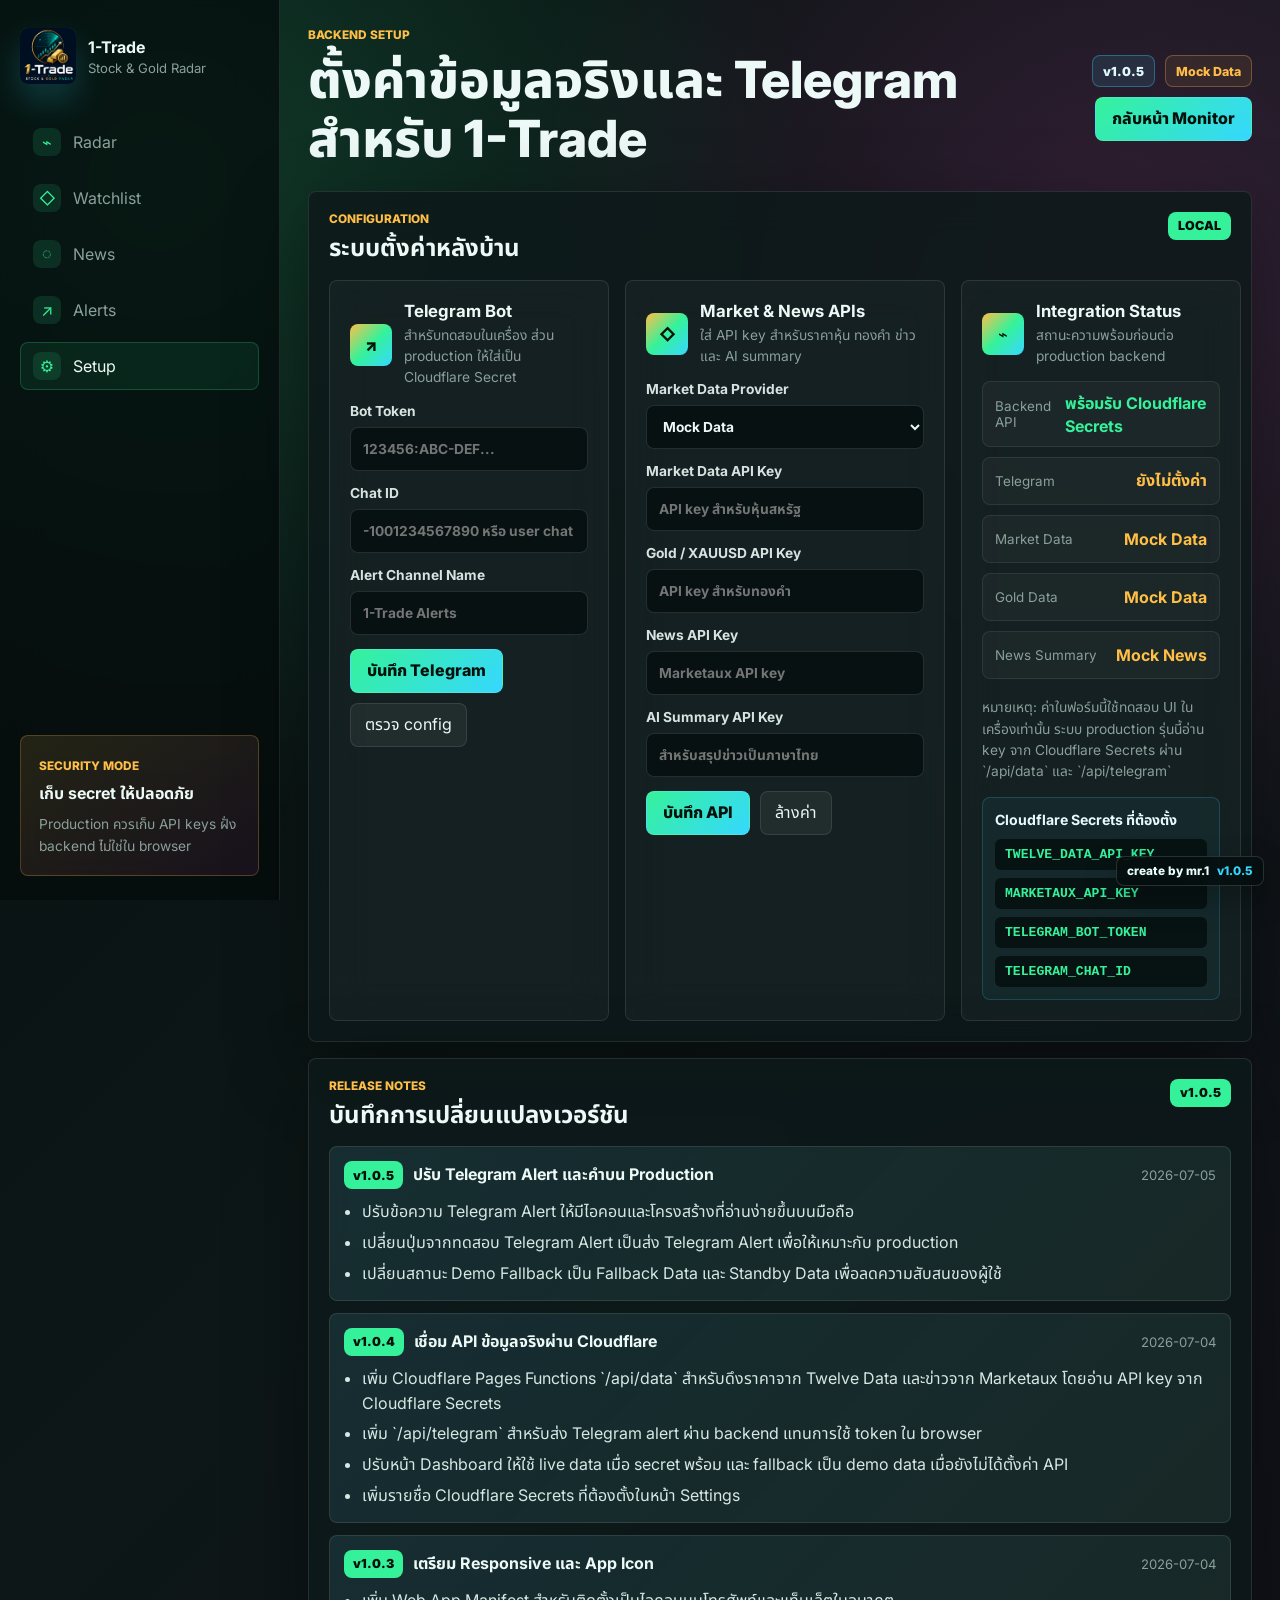
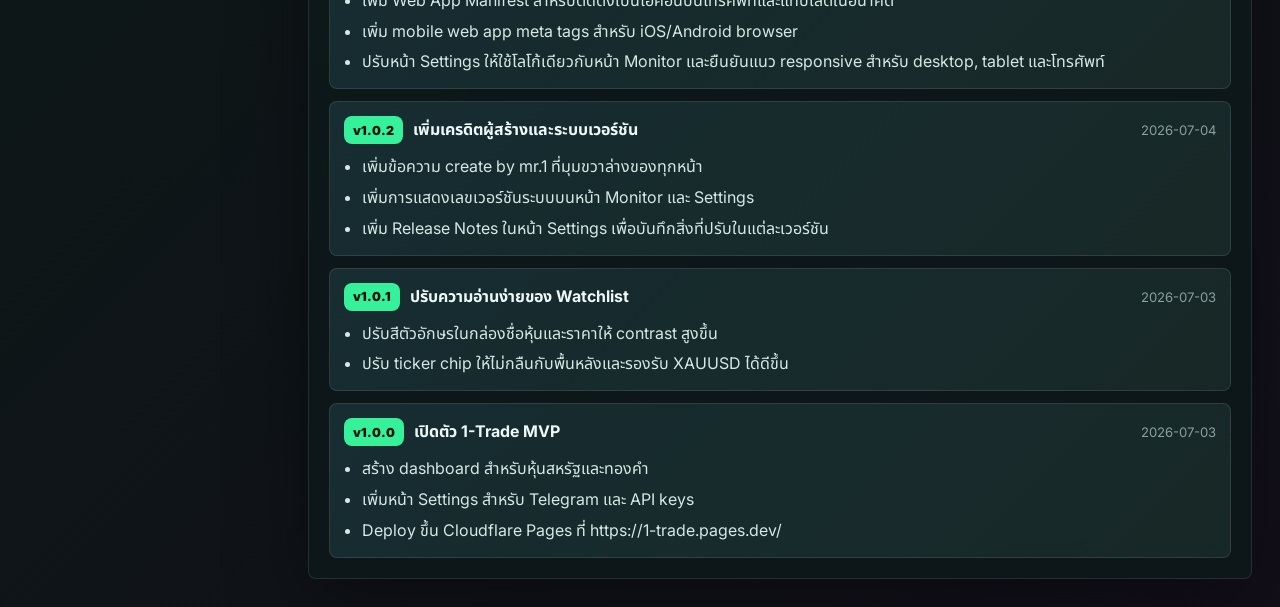
==== settings.html @ d7522ea1 "Polish production telegram alerts" ====
<!doctype html>
<html lang="th">
  <head>
    <meta charset="utf-8">
    <meta name="viewport" content="width=device-width, initial-scale=1, viewport-fit=cover">
    <meta name="theme-color" content="#07100f">
    <meta name="apple-mobile-web-app-capable" content="yes">
    <meta name="apple-mobile-web-app-title" content="1-Trade">
    <meta name="apple-mobile-web-app-status-bar-style" content="black-translucent">
    <title>1-Trade Setup</title>
    <link rel="preconnect" href="https://fonts.googleapis.com">
    <link rel="preconnect" href="https://fonts.gstatic.com" crossorigin>
    <link href="https://fonts.googleapis.com/css2?family=Inter:wght@400;500;600;700;800&family=Noto+Sans+Thai:wght@400;500;600;700;800&display=swap" rel="stylesheet">
    <link rel="icon" type="image/png" href="./assets/1-trade-logo.png">
    <link rel="apple-touch-icon" href="./assets/1-trade-logo.png">
    <link rel="manifest" href="./manifest.webmanifest">
    <link rel="stylesheet" href="./styles.css">
  </head>
  <body>
    <div class="app-shell">
      <aside class="sidebar" aria-label="Main navigation">
        <div class="brand">
          <div class="brand-mark">
            <img src="./assets/1-trade-logo.png" alt="1-Trade Stock & Gold Radar logo">
          </div>
          <div>
            <strong>1-Trade</strong>
            <span>Stock & Gold Radar</span>
          </div>
        </div>

        <nav class="nav-list">
          <a class="nav-item" href="./index.html" title="Radar">
            <span class="nav-icon">⌁</span>
            <span>Radar</span>
          </a>
          <a class="nav-item" href="./index.html" title="Watchlist">
            <span class="nav-icon">◇</span>
            <span>Watchlist</span>
          </a>
          <a class="nav-item" href="./index.html" title="News">
            <span class="nav-icon">◌</span>
            <span>News</span>
          </a>
          <a class="nav-item" href="./index.html" title="Telegram">
            <span class="nav-icon">↗</span>
            <span>Alerts</span>
          </a>
          <a class="nav-item active" href="./settings.html" title="Backend Setup">
            <span class="nav-icon">⚙</span>
            <span>Setup</span>
          </a>
        </nav>

        <section class="risk-box" aria-label="Security notice">
          <span>Security Mode</span>
          <strong>เก็บ secret ให้ปลอดภัย</strong>
          <p>Production ควรเก็บ API keys ฝั่ง backend ไม่ใช่ใน browser</p>
        </section>
      </aside>

      <main class="dashboard">
        <header class="topbar">
          <div>
            <p class="eyebrow">Backend Setup</p>
            <h1>ตั้งค่าข้อมูลจริงและ Telegram สำหรับ 1-Trade</h1>
          </div>
          <div class="top-actions">
            <span class="version-pill" data-app-version>v1.0.5</span>
            <span class="data-mode" id="dataModeBadge">Mock Data</span>
            <a class="primary-button nav-link-button" href="./index.html">กลับหน้า Monitor</a>
          </div>
        </header>

        <section class="settings-panel" id="settingsPanel" aria-label="Backend setup">
          <div class="panel-heading">
            <div>
              <p class="eyebrow">Configuration</p>
              <h2>ระบบตั้งค่าหลังบ้าน</h2>
            </div>
            <span class="live-pill" id="settingsStatus">LOCAL</span>
          </div>

          <div class="settings-grid">
            <form class="settings-card" id="telegramForm">
              <div class="settings-title">
                <span class="settings-icon">↗</span>
                <div>
                  <h3>Telegram Bot</h3>
                  <p>สำหรับทดสอบในเครื่อง ส่วน production ให้ใส่เป็น Cloudflare Secret</p>
                </div>
              </div>
              <label>
                Bot Token
                <input id="telegramToken" name="telegramToken" type="password" autocomplete="off" placeholder="123456:ABC-DEF...">
              </label>
              <label>
                Chat ID
                <input id="telegramChatId" name="telegramChatId" type="text" autocomplete="off" placeholder="-1001234567890 หรือ user chat id">
              </label>
              <label>
                Alert Channel Name
                <input id="telegramChannel" name="telegramChannel" type="text" autocomplete="off" placeholder="1-Trade Alerts">
              </label>
              <div class="button-row">
                <button class="primary-button" type="submit">บันทึก Telegram</button>
                <button class="ghost-button" id="checkTelegramButton" type="button">ตรวจ config</button>
              </div>
            </form>

            <form class="settings-card" id="apiForm">
              <div class="settings-title">
                <span class="settings-icon">◇</span>
                <div>
                  <h3>Market & News APIs</h3>
                  <p>ใส่ API key สำหรับราคาหุ้น ทองคำ ข่าว และ AI summary</p>
                </div>
              </div>
              <label>
                Market Data Provider
                <select id="marketProvider" name="marketProvider">
                  <option value="twelvedata">Twelve Data</option>
                  <option value="mock">Mock Data</option>
                  <option value="marketaux">Marketaux News</option>
                  <option value="alphavantage">Alpha Vantage</option>
                </select>
              </label>
              <label>
                Market Data API Key
                <input id="marketApiKey" name="marketApiKey" type="password" autocomplete="off" placeholder="API key สำหรับหุ้นสหรัฐ">
              </label>
              <label>
                Gold / XAUUSD API Key
                <input id="goldApiKey" name="goldApiKey" type="password" autocomplete="off" placeholder="API key สำหรับทองคำ">
              </label>
              <label>
                News API Key
                <input id="newsApiKey" name="newsApiKey" type="password" autocomplete="off" placeholder="Marketaux API key">
              </label>
              <label>
                AI Summary API Key
                <input id="aiApiKey" name="aiApiKey" type="password" autocomplete="off" placeholder="สำหรับสรุปข่าวเป็นภาษาไทย">
              </label>
              <div class="button-row">
                <button class="primary-button" type="submit">บันทึก API</button>
                <button class="ghost-button danger" id="clearSettingsButton" type="button">ล้างค่า</button>
              </div>
            </form>

            <section class="settings-card status-card" aria-label="Integration status">
              <div class="settings-title">
                <span class="settings-icon">⌁</span>
                <div>
                  <h3>Integration Status</h3>
                  <p>สถานะความพร้อมก่อนต่อ production backend</p>
                </div>
              </div>
              <div class="status-list">
                <div>
                  <span>Backend API</span>
                  <strong id="backendStatus">Cloudflare Functions</strong>
                </div>
                <div>
                  <span>Telegram</span>
                  <strong id="telegramStatus">ยังไม่ตั้งค่า</strong>
                </div>
                <div>
                  <span>Market Data</span>
                  <strong id="marketStatus">Mock Data</strong>
                </div>
                <div>
                  <span>Gold Data</span>
                  <strong id="goldStatus">Mock Data</strong>
                </div>
                <div>
                  <span>News Summary</span>
                  <strong id="newsStatus">Mock News</strong>
                </div>
              </div>
              <p class="settings-note">หมายเหตุ: ค่าในฟอร์มนี้ใช้ทดสอบ UI ในเครื่องเท่านั้น ระบบ production รุ่นนี้อ่าน key จาก Cloudflare Secrets ผ่าน `/api/data` และ `/api/telegram`</p>
              <div class="secret-list" aria-label="Cloudflare secret names">
                <strong>Cloudflare Secrets ที่ต้องตั้ง</strong>
                <code>TWELVE_DATA_API_KEY</code>
                <code>MARKETAUX_API_KEY</code>
                <code>TELEGRAM_BOT_TOKEN</code>
                <code>TELEGRAM_CHAT_ID</code>
              </div>
            </section>
          </div>
        </section>

        <section class="release-panel" aria-label="Release notes">
          <div class="panel-heading">
            <div>
              <p class="eyebrow">Release Notes</p>
              <h2>บันทึกการเปลี่ยนแปลงเวอร์ชัน</h2>
            </div>
            <span class="live-pill" data-app-version>v1.0.5</span>
          </div>
          <div class="release-list" id="releaseNotesList"></div>
        </section>
      </main>
    </div>

    <div class="toast" id="toast" role="status" aria-live="polite"></div>
    <div class="creator-credit" aria-label="System credit">
      <span data-created-by>create by mr.1</span>
      <span data-app-version>v1.0.5</span>
    </div>
    <script src="./system-meta.js"></script>
    <script src="./settings.js"></script>
  </body>
</html>
---- styles.css ----
:root {
  --bg: #07100f;
  --panel: rgba(13, 25, 26, 0.86);
  --panel-strong: rgba(18, 34, 35, 0.94);
  --line: rgba(255, 255, 255, 0.1);
  --text: #edf9f6;
  --muted: #8aa09b;
  --green: #35f29a;
  --red: #ff5b6e;
  --amber: #ffbf47;
  --cyan: #36d8ff;
  --pink: #ff4fd8;
  --violet: #8d72ff;
  --orange: #ff7a45;
  --shadow: 0 24px 80px rgba(0, 0, 0, 0.38);
}

* {
  box-sizing: border-box;
}

html {
  min-height: 100%;
  background: var(--bg);
}

body {
  min-height: 100vh;
  margin: 0;
  padding-bottom: env(safe-area-inset-bottom);
  color: var(--text);
  font-family: "Inter", "Noto Sans Thai", system-ui, sans-serif;
  background:
    radial-gradient(circle at 12% 8%, rgba(53, 242, 154, 0.18), transparent 28%),
    radial-gradient(circle at 88% 12%, rgba(255, 79, 216, 0.16), transparent 28%),
    linear-gradient(135deg, #07100f 0%, #0d1717 45%, #130f1a 100%);
}

button {
  font: inherit;
}

.app-shell {
  display: grid;
  grid-template-columns: 280px minmax(0, 1fr);
  min-height: 100vh;
}

.sidebar {
  position: sticky;
  top: 0;
  height: 100vh;
  padding: 28px 20px;
  border-right: 1px solid var(--line);
  background: rgba(5, 12, 12, 0.72);
  backdrop-filter: blur(22px);
}

.brand {
  display: flex;
  align-items: center;
  gap: 12px;
  margin-bottom: 34px;
}

.brand-mark {
  display: block;
  width: 56px;
  height: 56px;
  border-radius: 8px;
  overflow: hidden;
  background: #001329;
  box-shadow: 0 16px 35px rgba(54, 216, 255, 0.2), inset 0 0 0 1px rgba(255, 191, 71, 0.25);
}

.brand-mark img {
  display: block;
  width: 100%;
  height: 100%;
  object-fit: cover;
  transform: scale(1.22);
}

.brand > div:not(.brand-mark) strong,
.brand > div:not(.brand-mark) span {
  display: block;
}

.brand > div:not(.brand-mark) span {
  margin-top: 3px;
  color: var(--muted);
  font-size: 0.82rem;
}

.nav-list {
  display: grid;
  gap: 8px;
}

.nav-item {
  display: flex;
  align-items: center;
  gap: 12px;
  width: 100%;
  min-height: 48px;
  padding: 0 12px;
  border: 1px solid transparent;
  border-radius: 8px;
  color: var(--muted);
  background: transparent;
  cursor: pointer;
  text-decoration: none;
}

.nav-item.active,
.nav-item:hover {
  color: var(--text);
  border-color: rgba(53, 242, 154, 0.22);
  background: rgba(53, 242, 154, 0.08);
}

.nav-icon {
  display: grid;
  place-items: center;
  width: 28px;
  height: 28px;
  border-radius: 8px;
  color: var(--green);
  background: rgba(53, 242, 154, 0.12);
}

.risk-box {
  position: absolute;
  left: 20px;
  right: 20px;
  bottom: 24px;
  padding: 18px;
  border: 1px solid rgba(255, 191, 71, 0.24);
  border-radius: 8px;
  background: linear-gradient(145deg, rgba(255, 191, 71, 0.12), rgba(255, 79, 216, 0.08));
}

.risk-box span,
.eyebrow {
  color: var(--amber);
  font-size: 0.74rem;
  font-weight: 800;
  letter-spacing: 0;
  text-transform: uppercase;
}

.risk-box strong {
  display: block;
  margin: 8px 0;
}

.risk-box p {
  margin: 0;
  color: var(--muted);
  font-size: 0.86rem;
  line-height: 1.55;
}

.dashboard {
  padding: 28px;
  padding-bottom: calc(28px + env(safe-area-inset-bottom));
}

.topbar {
  display: flex;
  align-items: center;
  justify-content: space-between;
  gap: 20px;
  margin-bottom: 22px;
}

.topbar h1,
.panel-heading h2,
.signal-panel h2 {
  margin: 0;
  line-height: 1.16;
}

.topbar h1 {
  max-width: 780px;
  font-size: clamp(1.7rem, 4vw, 3.4rem);
  font-weight: 800;
}

.eyebrow {
  margin: 0 0 8px;
}

.top-actions {
  display: flex;
  align-items: center;
  gap: 10px;
  flex-wrap: wrap;
  justify-content: flex-end;
}

.icon-button,
.primary-button,
.ghost-button {
  min-height: 44px;
  border: 1px solid var(--line);
  border-radius: 8px;
  color: var(--text);
  background: rgba(255, 255, 255, 0.06);
  cursor: pointer;
}

.icon-button {
  width: 44px;
  font-size: 1.25rem;
}

.primary-button {
  display: inline-flex;
  align-items: center;
  justify-content: center;
  padding: 0 16px;
  color: #03110b;
  font-weight: 800;
  background: linear-gradient(135deg, var(--green), var(--cyan));
  text-decoration: none;
}

.ghost-button {
  padding: 0 14px;
}

.ghost-button:hover {
  border-color: rgba(54, 216, 255, 0.35);
  background: rgba(54, 216, 255, 0.08);
}

.ghost-button.danger:hover {
  border-color: rgba(255, 91, 110, 0.38);
  background: rgba(255, 91, 110, 0.08);
}

.data-mode {
  display: inline-flex;
  align-items: center;
  min-height: 32px;
  padding: 0 10px;
  border: 1px solid rgba(255, 191, 71, 0.3);
  border-radius: 8px;
  color: var(--amber);
  font-size: 0.78rem;
  font-weight: 800;
  background: rgba(255, 191, 71, 0.08);
}

.data-mode.ready {
  border-color: rgba(53, 242, 154, 0.36);
  color: var(--green);
  background: rgba(53, 242, 154, 0.1);
}

.version-pill {
  display: inline-flex;
  align-items: center;
  min-height: 32px;
  padding: 0 10px;
  border: 1px solid rgba(54, 216, 255, 0.34);
  border-radius: 8px;
  color: #dffaff;
  font-size: 0.78rem;
  font-weight: 900;
  background: rgba(54, 216, 255, 0.1);
}

.market-strip,
.workspace-grid,
.insight-grid {
  display: grid;
  gap: 16px;
}

.market-strip {
  grid-template-columns: repeat(5, minmax(0, 1fr));
  margin-bottom: 16px;
}

.market-strip article,
.watch-panel,
.signal-panel,
.news-panel,
.alert-panel,
.engine-panel,
.settings-panel,
.settings-card {
  border: 1px solid var(--line);
  border-radius: 8px;
  background: var(--panel);
  box-shadow: var(--shadow);
  backdrop-filter: blur(20px);
}

.market-strip article {
  min-height: 104px;
  padding: 18px;
  overflow: hidden;
}

.market-strip .gold-card {
  border-color: rgba(255, 191, 71, 0.28);
  background:
    linear-gradient(145deg, rgba(255, 191, 71, 0.14), rgba(255, 255, 255, 0.03)),
    var(--panel);
}

.market-strip span,
.stock-meta,
.setup-grid dt {
  color: var(--muted);
  font-size: 0.82rem;
}

.market-strip strong {
  display: block;
  margin: 9px 0 4px;
  font-size: 1.45rem;
}

.market-strip em {
  font-style: normal;
  font-weight: 800;
}

.up {
  color: var(--green);
}

.down {
  color: var(--red);
}

.flat {
  color: var(--amber);
}

.workspace-grid {
  grid-template-columns: minmax(0, 1.55fr) minmax(330px, 0.7fr);
  margin-bottom: 16px;
}

.watch-panel,
.signal-panel,
.news-panel,
.alert-panel,
.engine-panel,
.settings-panel,
.settings-card {
  padding: 20px;
}

.panel-heading {
  display: flex;
  align-items: flex-start;
  justify-content: space-between;
  gap: 16px;
  margin-bottom: 18px;
}

.segmented {
  display: flex;
  gap: 4px;
  padding: 4px;
  border: 1px solid var(--line);
  border-radius: 8px;
  background: rgba(255, 255, 255, 0.04);
}

.segmented button {
  min-height: 34px;
  padding: 0 12px;
  border: 0;
  border-radius: 6px;
  color: var(--muted);
  background: transparent;
  cursor: pointer;
}

.segmented button.active {
  color: #04110c;
  font-weight: 800;
  background: var(--green);
}

.stock-table {
  display: grid;
  gap: 8px;
}

.stock-row {
  display: grid;
  grid-template-columns: minmax(0, 1fr) 122px 90px 92px;
  align-items: center;
  gap: 12px;
  min-height: 70px;
  padding: 10px 12px;
  border: 1px solid rgba(255, 255, 255, 0.12);
  border-radius: 8px;
  color: var(--text);
  background:
    linear-gradient(135deg, rgba(255, 255, 255, 0.065), rgba(255, 255, 255, 0.025)),
    rgba(7, 18, 18, 0.78);
  cursor: pointer;
}

.stock-row.active,
.stock-row:hover {
  border-color: rgba(54, 216, 255, 0.55);
  background:
    linear-gradient(135deg, rgba(54, 216, 255, 0.14), rgba(53, 242, 154, 0.075)),
    rgba(7, 18, 18, 0.9);
}

.stock-title {
  display: flex;
  align-items: center;
  gap: 10px;
  min-width: 0;
}

.ticker-chip {
  display: grid;
  place-items: center;
  min-width: 58px;
  height: 46px;
  padding: 0 8px;
  border-radius: 8px;
  border: 1px solid rgba(54, 216, 255, 0.36);
  color: #eafffb;
  font-size: 0.78rem;
  font-weight: 900;
  background:
    linear-gradient(135deg, rgba(54, 216, 255, 0.22), rgba(53, 242, 154, 0.16)),
    rgba(4, 14, 15, 0.9);
  box-shadow: inset 0 0 0 1px rgba(255, 255, 255, 0.08), 0 10px 24px rgba(0, 0, 0, 0.2);
  text-shadow: 0 1px 8px rgba(54, 216, 255, 0.36);
}

.stock-title strong,
.stock-title span {
  display: block;
  overflow: hidden;
  text-overflow: ellipsis;
  white-space: nowrap;
}

.stock-title strong,
.price-cell strong,
.score-cell strong {
  color: #f6fffc;
}

.stock-title strong {
  font-weight: 850;
}

.price-cell strong,
.score-cell strong {
  display: block;
}

.signal-badge {
  display: inline-flex;
  align-items: center;
  justify-content: center;
  min-height: 30px;
  padding: 0 10px;
  border-radius: 8px;
  font-size: 0.78rem;
  font-weight: 800;
}

.signal-buy {
  color: #05120c;
  background: var(--green);
}

.signal-watch {
  color: #130d03;
  background: var(--amber);
}

.signal-risk {
  color: #fff;
  background: var(--red);
}

.signal-panel {
  position: relative;
  overflow: hidden;
  background:
    linear-gradient(150deg, rgba(53, 242, 154, 0.12), transparent 38%),
    linear-gradient(330deg, rgba(255, 79, 216, 0.13), transparent 45%),
    var(--panel-strong);
}

.ticker-orb {
  display: grid;
  place-items: center;
  width: 82px;
  height: 82px;
  margin-bottom: 16px;
  border-radius: 8px;
  color: #03110b;
  font-size: 1.3rem;
  font-weight: 900;
  background: linear-gradient(135deg, var(--green), var(--cyan), var(--amber));
}

.score-ring {
  display: grid;
  place-items: center;
  width: 160px;
  height: 160px;
  margin: 22px auto;
  border-radius: 50%;
  background:
    radial-gradient(circle at center, #0f2020 0 56%, transparent 57%),
    conic-gradient(var(--green), var(--cyan), var(--pink), rgba(255, 255, 255, 0.08) 82%);
}

.score-ring span {
  font-size: 3.2rem;
  font-weight: 900;
  line-height: 1;
}

.score-ring small {
  color: var(--muted);
  font-size: 0.78rem;
}

.setup-grid {
  display: grid;
  grid-template-columns: 1fr 1fr;
  gap: 10px;
  margin: 0;
}

.setup-grid div {
  min-height: 82px;
  padding: 12px;
  border: 1px solid var(--line);
  border-radius: 8px;
  background: rgba(255, 255, 255, 0.045);
}

.setup-grid dd {
  margin: 7px 0 0;
  font-weight: 800;
}

.setup-reason {
  margin: 16px 0 0;
  color: #c5d7d3;
  line-height: 1.7;
}

.insight-grid {
  grid-template-columns: minmax(0, 1.15fr) minmax(300px, 0.75fr) minmax(280px, 0.65fr);
}

.live-pill {
  display: inline-flex;
  align-items: center;
  justify-content: center;
  min-height: 28px;
  padding: 0 10px;
  border-radius: 8px;
  color: #06110d;
  font-size: 0.78rem;
  font-weight: 900;
  background: var(--green);
}

.news-feed {
  display: grid;
  gap: 10px;
}

.news-item {
  padding: 14px;
  border: 1px solid rgba(255, 255, 255, 0.08);
  border-radius: 8px;
  background: rgba(255, 255, 255, 0.04);
}

.news-item header {
  display: flex;
  align-items: center;
  justify-content: space-between;
  gap: 12px;
  margin-bottom: 8px;
}

.news-item strong {
  color: var(--text);
}

.news-item p {
  margin: 0;
  color: #c9d9d6;
  line-height: 1.65;
}

.impact {
  white-space: nowrap;
  color: var(--green);
  font-size: 0.78rem;
  font-weight: 800;
}

.phone-frame {
  min-height: 294px;
  padding: 16px;
  border: 1px solid rgba(54, 216, 255, 0.22);
  border-radius: 8px;
  background:
    linear-gradient(180deg, rgba(54, 216, 255, 0.12), transparent),
    #081416;
}

.telegram-bubble {
  padding: 14px;
  border-radius: 8px;
  color: #eaf9ff;
  line-height: 1.65;
  white-space: pre-line;
  background: linear-gradient(135deg, rgba(54, 216, 255, 0.28), rgba(141, 114, 255, 0.2));
}

.engine-bars {
  display: grid;
  gap: 18px;
}

.engine-bars label {
  display: grid;
  gap: 8px;
  color: #cfe0dd;
  font-weight: 700;
}

.engine-bars span {
  display: block;
  height: 12px;
  overflow: hidden;
  border-radius: 8px;
  background: rgba(255, 255, 255, 0.08);
}

.engine-bars i {
  display: block;
  width: 60%;
  height: 100%;
  border-radius: inherit;
  background: linear-gradient(90deg, var(--green), var(--cyan), var(--pink));
  transition: width 260ms ease;
}

.toast {
  position: fixed;
  right: 24px;
  bottom: 24px;
  max-width: min(420px, calc(100vw - 48px));
  padding: 14px 16px;
  border: 1px solid rgba(53, 242, 154, 0.32);
  border-radius: 8px;
  color: var(--text);
  background: rgba(10, 24, 22, 0.96);
  box-shadow: var(--shadow);
  transform: translateY(24px);
  opacity: 0;
  pointer-events: none;
  transition: 220ms ease;
}

.toast.show {
  transform: translateY(0);
  opacity: 1;
}

.creator-credit {
  position: fixed;
  right: 16px;
  bottom: 14px;
  z-index: 30;
  display: flex;
  align-items: center;
  gap: 8px;
  min-height: 30px;
  padding: 6px 10px;
  border: 1px solid rgba(255, 255, 255, 0.14);
  border-radius: 8px;
  color: #e9fffa;
  font-size: 0.74rem;
  font-weight: 800;
  background: rgba(5, 14, 15, 0.84);
  box-shadow: 0 12px 32px rgba(0, 0, 0, 0.3);
  backdrop-filter: blur(14px);
}

.creator-credit span + span {
  color: var(--cyan);
}

.settings-panel {
  margin-top: 16px;
}

.release-panel {
  margin-top: 16px;
  padding: 20px;
  border: 1px solid var(--line);
  border-radius: 8px;
  background: var(--panel);
  box-shadow: var(--shadow);
  backdrop-filter: blur(20px);
}

.settings-grid {
  display: grid;
  grid-template-columns: minmax(280px, 0.9fr) minmax(320px, 1fr) minmax(280px, 0.8fr);
  gap: 16px;
}

.release-list {
  display: grid;
  gap: 12px;
}

.release-item {
  padding: 14px;
  border: 1px solid rgba(255, 255, 255, 0.1);
  border-radius: 8px;
  background:
    linear-gradient(135deg, rgba(54, 216, 255, 0.08), rgba(53, 242, 154, 0.04)),
    rgba(255, 255, 255, 0.035);
}

.release-item header {
  display: grid;
  grid-template-columns: auto minmax(0, 1fr) auto;
  align-items: center;
  gap: 10px;
  margin-bottom: 10px;
}

.release-item header span {
  display: inline-flex;
  align-items: center;
  min-height: 28px;
  padding: 0 9px;
  border-radius: 8px;
  color: #03110b;
  font-size: 0.78rem;
  font-weight: 900;
  background: var(--green);
}

.release-item header strong {
  color: var(--text);
}

.release-item time {
  color: var(--muted);
  font-size: 0.82rem;
}

.release-item ul {
  display: grid;
  gap: 6px;
  margin: 0;
  padding-left: 18px;
  color: #d7e8e4;
  line-height: 1.55;
}

.settings-card {
  display: grid;
  align-content: start;
  gap: 14px;
  box-shadow: none;
  background: rgba(255, 255, 255, 0.035);
}

.settings-title {
  display: flex;
  align-items: center;
  gap: 12px;
}

.settings-icon {
  display: grid;
  place-items: center;
  width: 42px;
  height: 42px;
  flex: 0 0 auto;
  border-radius: 8px;
  color: #03110b;
  font-weight: 900;
  background: linear-gradient(135deg, var(--amber), var(--green), var(--cyan));
}

.settings-title h3 {
  margin: 0;
  font-size: 1.05rem;
}

.settings-title p,
.settings-note {
  margin: 4px 0 0;
  color: var(--muted);
  font-size: 0.86rem;
  line-height: 1.55;
}

.secret-list {
  display: grid;
  gap: 8px;
  padding: 12px;
  border: 1px solid rgba(54, 216, 255, 0.2);
  border-radius: 8px;
  background: rgba(54, 216, 255, 0.055);
}

.secret-list strong {
  color: #e7fbff;
  font-size: 0.88rem;
}

.secret-list code {
  display: block;
  width: 100%;
  padding: 8px 10px;
  border-radius: 6px;
  color: var(--green);
  font: 800 0.82rem ui-monospace, SFMono-Regular, Menlo, Monaco, Consolas, monospace;
  overflow-wrap: anywhere;
  background: rgba(2, 10, 11, 0.72);
}

.settings-card label {
  display: grid;
  gap: 8px;
  color: #d5e4e1;
  font-size: 0.86rem;
  font-weight: 700;
}

.settings-card input,
.settings-card select {
  width: 100%;
  min-height: 44px;
  padding: 0 12px;
  border: 1px solid rgba(255, 255, 255, 0.12);
  border-radius: 8px;
  color: var(--text);
  font: inherit;
  background: rgba(3, 13, 13, 0.72);
  outline: none;
}

.settings-card input:focus,
.settings-card select:focus {
  border-color: rgba(53, 242, 154, 0.55);
  box-shadow: 0 0 0 3px rgba(53, 242, 154, 0.12);
}

.button-row {
  display: flex;
  gap: 10px;
  flex-wrap: wrap;
}

.status-list {
  display: grid;
  gap: 10px;
}

.status-list div {
  display: flex;
  align-items: center;
  justify-content: space-between;
  gap: 12px;
  min-height: 48px;
  padding: 10px 12px;
  border: 1px solid rgba(255, 255, 255, 0.08);
  border-radius: 8px;
  background: rgba(255, 255, 255, 0.035);
}

.status-list span {
  color: var(--muted);
  font-size: 0.84rem;
}

.status-list strong.ready {
  color: var(--green);
}

.status-list strong.warning {
  color: var(--amber);
}

@media (max-width: 1180px) {
  .app-shell {
    grid-template-columns: 92px minmax(0, 1fr);
  }

  .brand div:not(.brand-mark),
  .nav-item span:last-child,
  .risk-box {
    display: none;
  }

  .sidebar {
    padding: 22px;
  }

  .market-strip,
  .insight-grid,
  .settings-grid {
    grid-template-columns: repeat(2, minmax(0, 1fr));
  }

  .news-panel,
  .status-card {
    grid-column: 1 / -1;
  }
}

@media (max-width: 860px) {
  .app-shell {
    display: block;
  }

  .sidebar {
    position: static;
    display: flex;
    align-items: center;
    justify-content: space-between;
    height: auto;
    padding: 14px;
    border-right: 0;
    border-bottom: 1px solid var(--line);
  }

  .brand {
    margin: 0;
  }

  .brand div:not(.brand-mark) {
    display: block;
  }

  .nav-list {
    display: flex;
  }

  .nav-item {
    width: 42px;
    min-height: 42px;
    padding: 0;
    justify-content: center;
  }

  .dashboard {
    padding: 18px;
  }

  .topbar,
  .panel-heading {
    display: grid;
  }

  .top-actions {
    justify-content: flex-start;
  }

  .market-strip,
  .workspace-grid,
  .insight-grid,
  .settings-grid {
    grid-template-columns: 1fr;
  }

  .stock-row {
    grid-template-columns: 1fr 90px;
  }

  .stock-row .score-cell,
  .stock-row .signal-cell {
    display: none;
  }

  .creator-credit {
    right: 10px;
    bottom: 10px;
  }
}

@media (max-width: 520px) {
  .brand div:not(.brand-mark) {
    display: none;
  }

  .setup-grid {
    grid-template-columns: 1fr;
  }

  .segmented {
    width: 100%;
  }

  .segmented button {
    flex: 1;
    padding: 0 8px;
  }

  .release-item header {
    grid-template-columns: 1fr;
    align-items: start;
  }
}
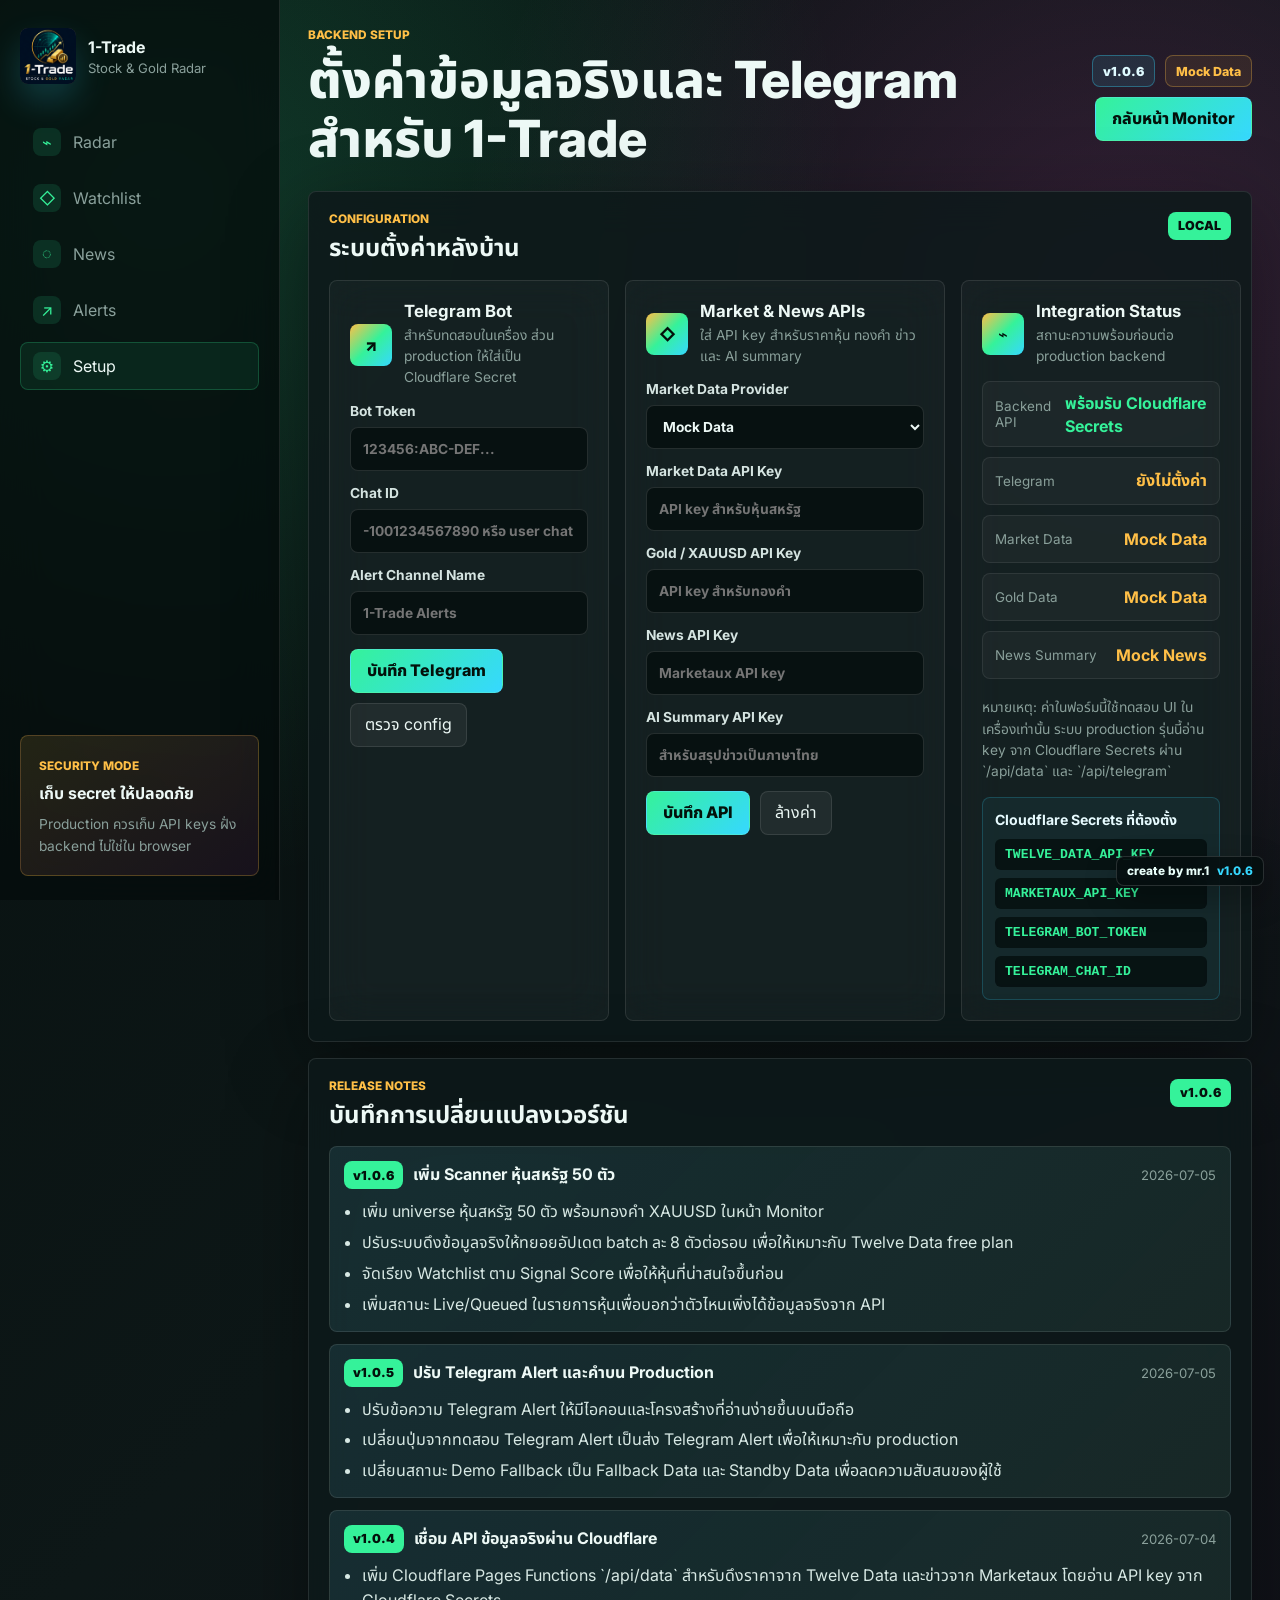
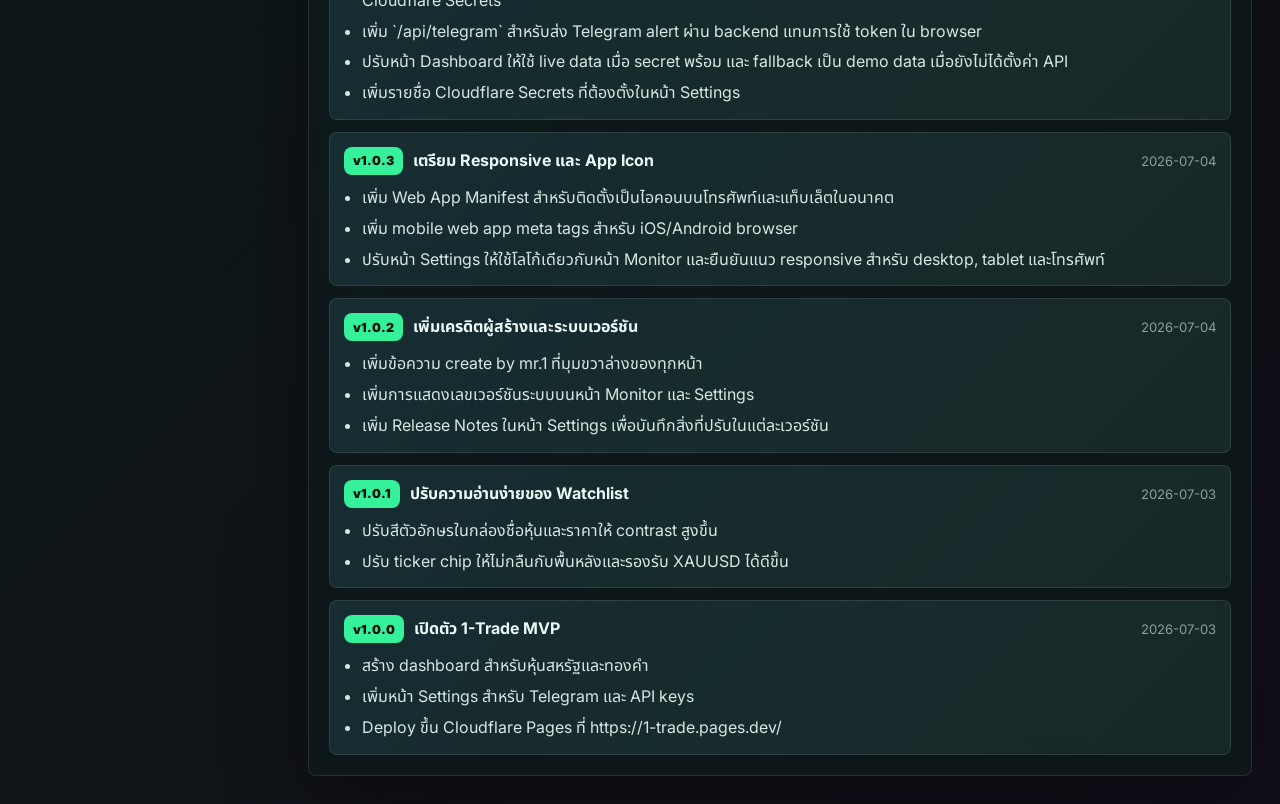
==== commit 6dd9ce8f: "Add 50 stock scanner batching" ====
--- a/settings.html
+++ b/settings.html
@@ -66,7 +66,7 @@
             <h1>ตั้งค่าข้อมูลจริงและ Telegram สำหรับ 1-Trade</h1>
           </div>
           <div class="top-actions">
-            <span class="version-pill" data-app-version>v1.0.5</span>
+            <span class="version-pill" data-app-version>v1.0.6</span>
             <span class="data-mode" id="dataModeBadge">Mock Data</span>
             <a class="primary-button nav-link-button" href="./index.html">กลับหน้า Monitor</a>
           </div>
@@ -195,7 +195,7 @@
               <p class="eyebrow">Release Notes</p>
               <h2>บันทึกการเปลี่ยนแปลงเวอร์ชัน</h2>
             </div>
-            <span class="live-pill" data-app-version>v1.0.5</span>
+            <span class="live-pill" data-app-version>v1.0.6</span>
           </div>
           <div class="release-list" id="releaseNotesList"></div>
         </section>
@@ -205,7 +205,7 @@
     <div class="toast" id="toast" role="status" aria-live="polite"></div>
     <div class="creator-credit" aria-label="System credit">
       <span data-created-by>create by mr.1</span>
-      <span data-app-version>v1.0.5</span>
+      <span data-app-version>v1.0.6</span>
     </div>
     <script src="./system-meta.js"></script>
     <script src="./settings.js"></script>
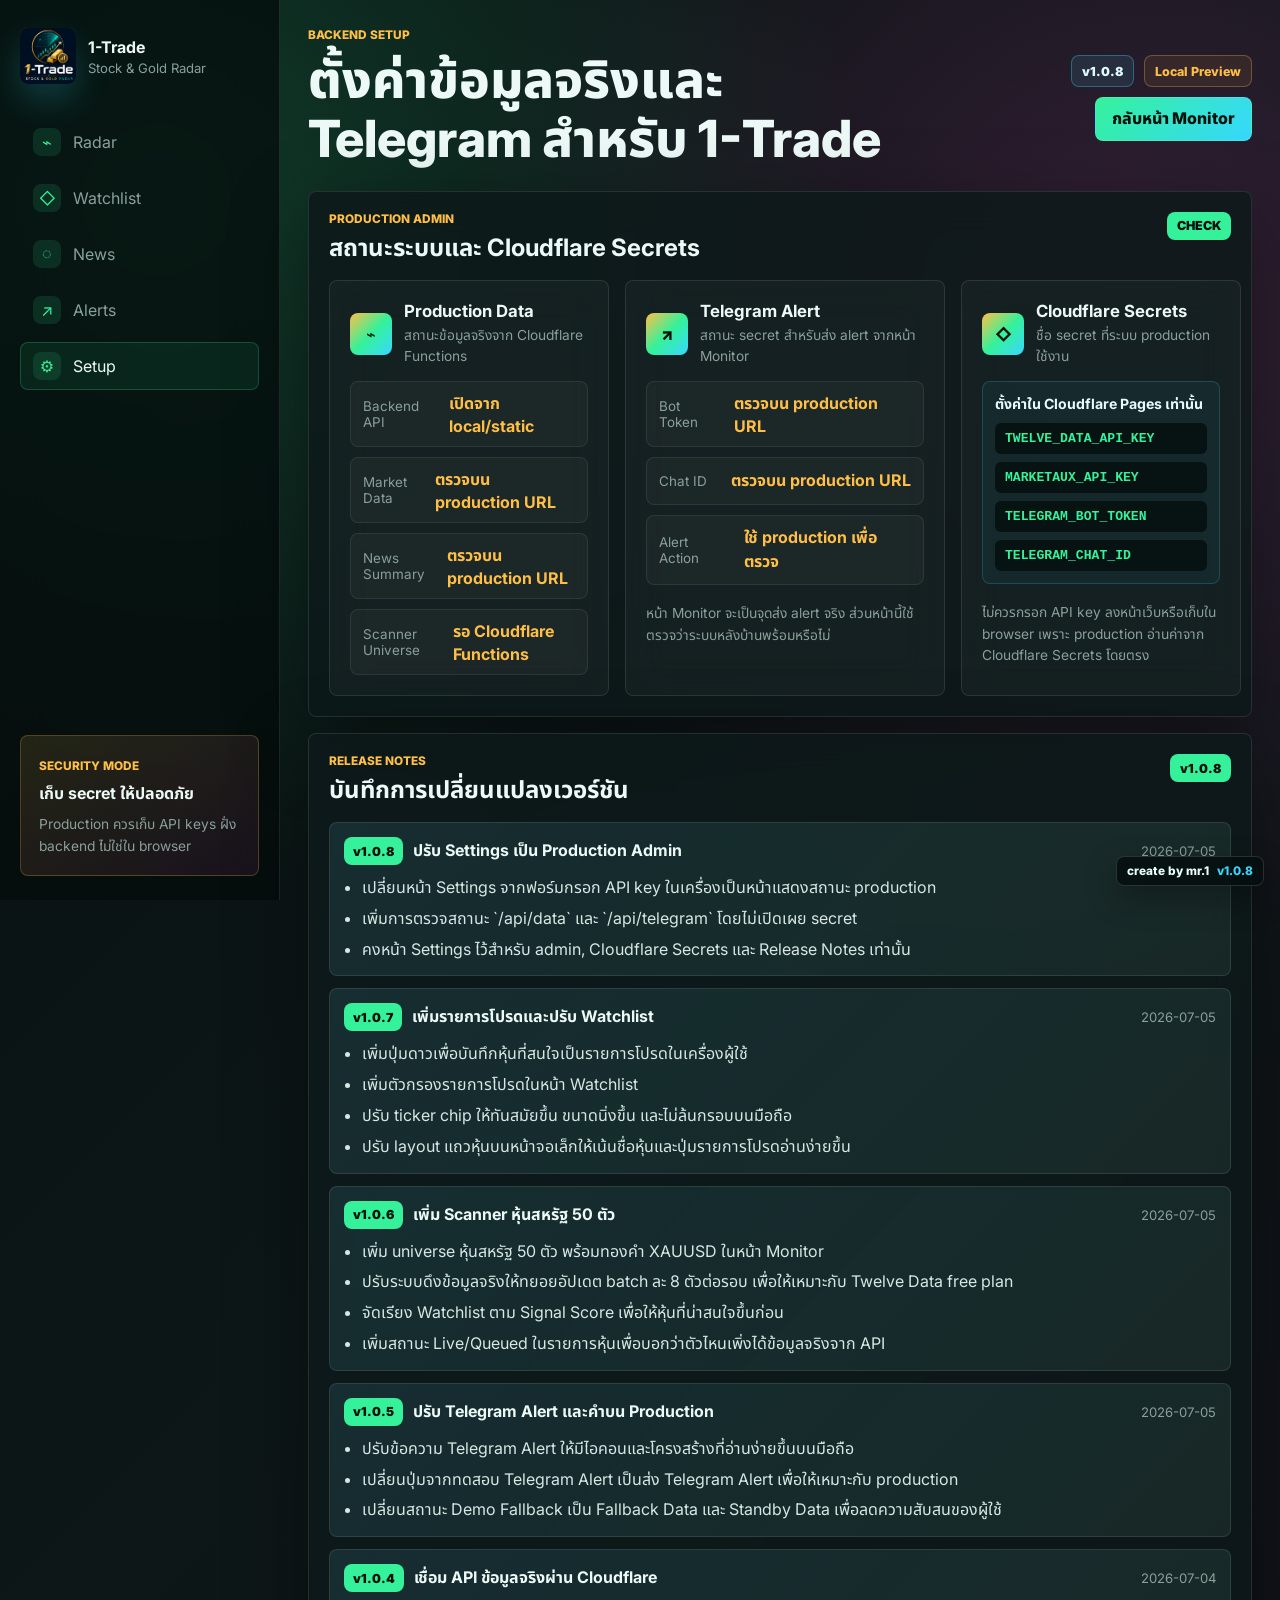
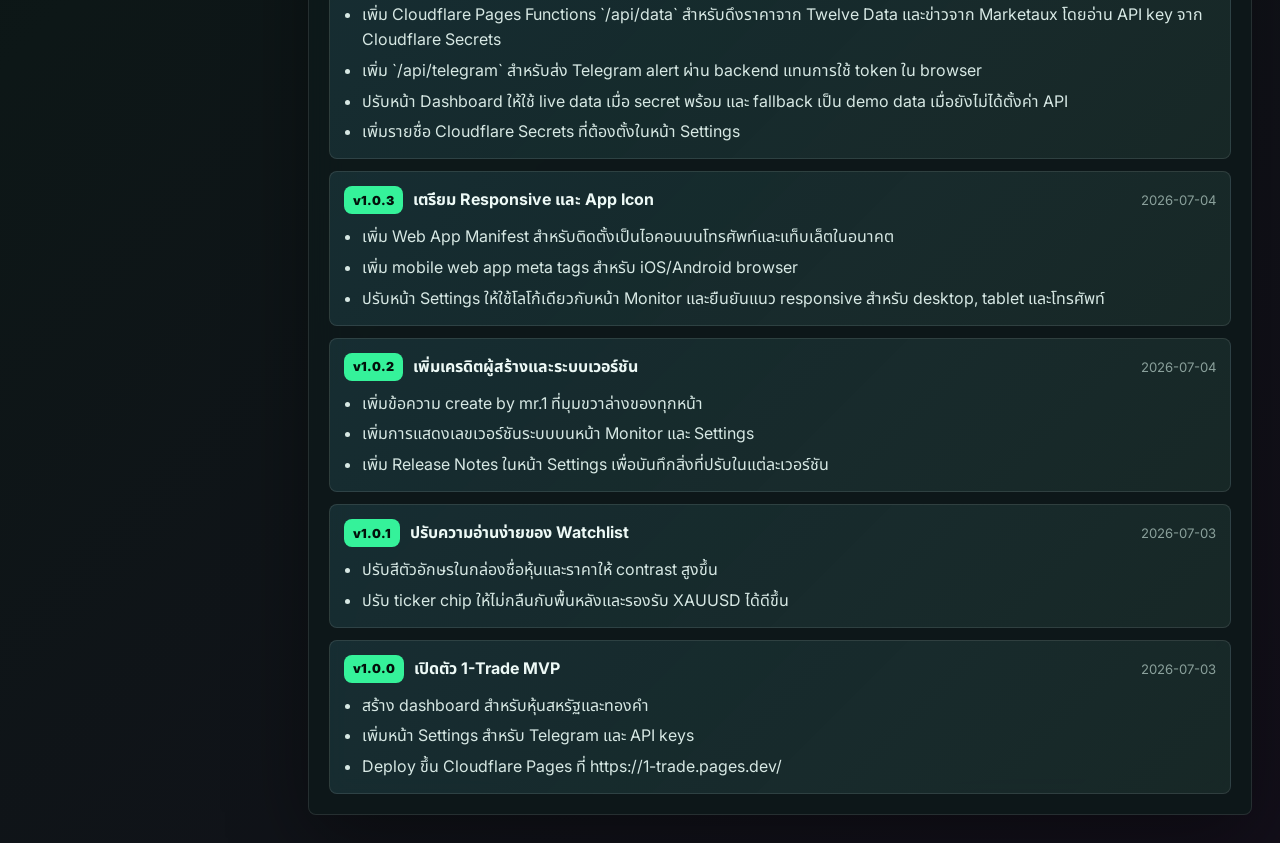
==== commit fadc1c7b: "Add favorites and production admin status" ====
--- a/settings.html
+++ b/settings.html
@@ -66,8 +66,8 @@
             <h1>ตั้งค่าข้อมูลจริงและ Telegram สำหรับ 1-Trade</h1>
           </div>
           <div class="top-actions">
-            <span class="version-pill" data-app-version>v1.0.6</span>
-            <span class="data-mode" id="dataModeBadge">Mock Data</span>
+            <span class="version-pill" data-app-version>v1.0.8</span>
+            <span class="data-mode" id="dataModeBadge">Checking</span>
             <a class="primary-button nav-link-button" href="./index.html">กลับหน้า Monitor</a>
           </div>
         </header>
@@ -75,116 +75,82 @@
         <section class="settings-panel" id="settingsPanel" aria-label="Backend setup">
           <div class="panel-heading">
             <div>
-              <p class="eyebrow">Configuration</p>
-              <h2>ระบบตั้งค่าหลังบ้าน</h2>
+              <p class="eyebrow">Production Admin</p>
+              <h2>สถานะระบบและ Cloudflare Secrets</h2>
             </div>
-            <span class="live-pill" id="settingsStatus">LOCAL</span>
+            <span class="live-pill" id="settingsStatus">CHECKING</span>
           </div>
 
           <div class="settings-grid">
-            <form class="settings-card" id="telegramForm">
-              <div class="settings-title">
-                <span class="settings-icon">↗</span>
-                <div>
-                  <h3>Telegram Bot</h3>
-                  <p>สำหรับทดสอบในเครื่อง ส่วน production ให้ใส่เป็น Cloudflare Secret</p>
-                </div>
-              </div>
-              <label>
-                Bot Token
-                <input id="telegramToken" name="telegramToken" type="password" autocomplete="off" placeholder="123456:ABC-DEF...">
-              </label>
-              <label>
-                Chat ID
-                <input id="telegramChatId" name="telegramChatId" type="text" autocomplete="off" placeholder="-1001234567890 หรือ user chat id">
-              </label>
-              <label>
-                Alert Channel Name
-                <input id="telegramChannel" name="telegramChannel" type="text" autocomplete="off" placeholder="1-Trade Alerts">
-              </label>
-              <div class="button-row">
-                <button class="primary-button" type="submit">บันทึก Telegram</button>
-                <button class="ghost-button" id="checkTelegramButton" type="button">ตรวจ config</button>
-              </div>
-            </form>
-
-            <form class="settings-card" id="apiForm">
-              <div class="settings-title">
-                <span class="settings-icon">◇</span>
-                <div>
-                  <h3>Market & News APIs</h3>
-                  <p>ใส่ API key สำหรับราคาหุ้น ทองคำ ข่าว และ AI summary</p>
-                </div>
-              </div>
-              <label>
-                Market Data Provider
-                <select id="marketProvider" name="marketProvider">
-                  <option value="twelvedata">Twelve Data</option>
-                  <option value="mock">Mock Data</option>
-                  <option value="marketaux">Marketaux News</option>
-                  <option value="alphavantage">Alpha Vantage</option>
-                </select>
-              </label>
-              <label>
-                Market Data API Key
-                <input id="marketApiKey" name="marketApiKey" type="password" autocomplete="off" placeholder="API key สำหรับหุ้นสหรัฐ">
-              </label>
-              <label>
-                Gold / XAUUSD API Key
-                <input id="goldApiKey" name="goldApiKey" type="password" autocomplete="off" placeholder="API key สำหรับทองคำ">
-              </label>
-              <label>
-                News API Key
-                <input id="newsApiKey" name="newsApiKey" type="password" autocomplete="off" placeholder="Marketaux API key">
-              </label>
-              <label>
-                AI Summary API Key
-                <input id="aiApiKey" name="aiApiKey" type="password" autocomplete="off" placeholder="สำหรับสรุปข่าวเป็นภาษาไทย">
-              </label>
-              <div class="button-row">
-                <button class="primary-button" type="submit">บันทึก API</button>
-                <button class="ghost-button danger" id="clearSettingsButton" type="button">ล้างค่า</button>
-              </div>
-            </form>
-
-            <section class="settings-card status-card" aria-label="Integration status">
+            <section class="settings-card status-card" aria-label="Production data status">
               <div class="settings-title">
                 <span class="settings-icon">⌁</span>
                 <div>
-                  <h3>Integration Status</h3>
-                  <p>สถานะความพร้อมก่อนต่อ production backend</p>
+                  <h3>Production Data</h3>
+                  <p>สถานะข้อมูลจริงจาก Cloudflare Functions</p>
                 </div>
               </div>
               <div class="status-list">
                 <div>
                   <span>Backend API</span>
-                  <strong id="backendStatus">Cloudflare Functions</strong>
-                </div>
-                <div>
-                  <span>Telegram</span>
-                  <strong id="telegramStatus">ยังไม่ตั้งค่า</strong>
+                  <strong id="backendStatus">กำลังตรวจ</strong>
                 </div>
                 <div>
                   <span>Market Data</span>
-                  <strong id="marketStatus">Mock Data</strong>
-                </div>
-                <div>
-                  <span>Gold Data</span>
-                  <strong id="goldStatus">Mock Data</strong>
+                  <strong id="marketStatus">กำลังตรวจ</strong>
                 </div>
                 <div>
                   <span>News Summary</span>
-                  <strong id="newsStatus">Mock News</strong>
+                  <strong id="newsStatus">กำลังตรวจ</strong>
+                </div>
+                <div>
+                  <span>Scanner Universe</span>
+                  <strong id="scannerStatus">กำลังตรวจ</strong>
                 </div>
               </div>
-              <p class="settings-note">หมายเหตุ: ค่าในฟอร์มนี้ใช้ทดสอบ UI ในเครื่องเท่านั้น ระบบ production รุ่นนี้อ่าน key จาก Cloudflare Secrets ผ่าน `/api/data` และ `/api/telegram`</p>
+            </section>
+
+            <section class="settings-card status-card" aria-label="Telegram status">
+              <div class="settings-title">
+                <span class="settings-icon">↗</span>
+                <div>
+                  <h3>Telegram Alert</h3>
+                  <p>สถานะ secret สำหรับส่ง alert จากหน้า Monitor</p>
+                </div>
+              </div>
+              <div class="status-list">
+                <div>
+                  <span>Bot Token</span>
+                  <strong id="telegramTokenStatus">กำลังตรวจ</strong>
+                </div>
+                <div>
+                  <span>Chat ID</span>
+                  <strong id="telegramChatStatus">กำลังตรวจ</strong>
+                </div>
+                <div>
+                  <span>Alert Action</span>
+                  <strong id="telegramStatus">ใช้ปุ่มหน้า Monitor</strong>
+                </div>
+              </div>
+              <p class="settings-note">หน้า Monitor จะเป็นจุดส่ง alert จริง ส่วนหน้านี้ใช้ตรวจว่าระบบหลังบ้านพร้อมหรือไม่</p>
+            </section>
+
+            <section class="settings-card status-card" aria-label="Integration status">
+              <div class="settings-title">
+                <span class="settings-icon">◇</span>
+                <div>
+                  <h3>Cloudflare Secrets</h3>
+                  <p>ชื่อ secret ที่ระบบ production ใช้งาน</p>
+                </div>
+              </div>
               <div class="secret-list" aria-label="Cloudflare secret names">
-                <strong>Cloudflare Secrets ที่ต้องตั้ง</strong>
+                <strong>ตั้งค่าใน Cloudflare Pages เท่านั้น</strong>
                 <code>TWELVE_DATA_API_KEY</code>
                 <code>MARKETAUX_API_KEY</code>
                 <code>TELEGRAM_BOT_TOKEN</code>
                 <code>TELEGRAM_CHAT_ID</code>
               </div>
+              <p class="settings-note">ไม่ควรกรอก API key ลงหน้าเว็บหรือเก็บใน browser เพราะ production อ่านค่าจาก Cloudflare Secrets โดยตรง</p>
             </section>
           </div>
         </section>
@@ -195,7 +161,7 @@
               <p class="eyebrow">Release Notes</p>
               <h2>บันทึกการเปลี่ยนแปลงเวอร์ชัน</h2>
             </div>
-            <span class="live-pill" data-app-version>v1.0.6</span>
+            <span class="live-pill" data-app-version>v1.0.8</span>
           </div>
           <div class="release-list" id="releaseNotesList"></div>
         </section>
@@ -205,7 +171,7 @@
     <div class="toast" id="toast" role="status" aria-live="polite"></div>
     <div class="creator-credit" aria-label="System credit">
       <span data-created-by>create by mr.1</span>
-      <span data-app-version>v1.0.6</span>
+      <span data-app-version>v1.0.8</span>
     </div>
     <script src="./system-meta.js"></script>
     <script src="./settings.js"></script>
--- a/styles.css
+++ b/styles.css
@@ -397,11 +397,11 @@
 
 .stock-row {
   display: grid;
-  grid-template-columns: minmax(0, 1fr) 122px 90px 92px;
+  grid-template-columns: minmax(0, 1fr) 42px 122px 90px 92px;
   align-items: center;
   gap: 12px;
-  min-height: 70px;
-  padding: 10px 12px;
+  min-height: 74px;
+  padding: 12px;
   border: 1px solid rgba(255, 255, 255, 0.12);
   border-radius: 8px;
   color: var(--text);
@@ -422,26 +422,42 @@
 .stock-title {
   display: flex;
   align-items: center;
-  gap: 10px;
+  gap: 12px;
   min-width: 0;
 }
 
 .ticker-chip {
-  display: grid;
+  position: relative;
+  display: inline-grid;
   place-items: center;
-  min-width: 58px;
-  height: 46px;
-  padding: 0 8px;
-  border-radius: 8px;
-  border: 1px solid rgba(54, 216, 255, 0.36);
-  color: #eafffb;
-  font-size: 0.78rem;
+  width: clamp(52px, 6vw, 66px);
+  min-width: clamp(52px, 6vw, 66px);
+  height: 42px;
+  padding: 0 9px;
+  border-radius: 8px;
+  border: 1px solid rgba(54, 216, 255, 0.42);
+  color: #f5fffc;
+  font-size: clamp(0.74rem, 1.6vw, 0.84rem);
   font-weight: 900;
+  line-height: 1;
+  overflow: hidden;
   background:
-    linear-gradient(135deg, rgba(54, 216, 255, 0.22), rgba(53, 242, 154, 0.16)),
-    rgba(4, 14, 15, 0.9);
-  box-shadow: inset 0 0 0 1px rgba(255, 255, 255, 0.08), 0 10px 24px rgba(0, 0, 0, 0.2);
-  text-shadow: 0 1px 8px rgba(54, 216, 255, 0.36);
+    radial-gradient(circle at 50% 0%, rgba(54, 216, 255, 0.38), transparent 52%),
+    linear-gradient(145deg, rgba(53, 242, 154, 0.18), rgba(54, 216, 255, 0.11)),
+    rgba(4, 19, 19, 0.94);
+  box-shadow:
+    inset 0 0 0 1px rgba(255, 255, 255, 0.08),
+    inset 0 -14px 24px rgba(0, 0, 0, 0.18),
+    0 8px 22px rgba(0, 0, 0, 0.22);
+  text-shadow: 0 1px 10px rgba(54, 216, 255, 0.3);
+}
+
+.ticker-chip::after {
+  position: absolute;
+  inset: 6px 8px auto;
+  height: 1px;
+  content: "";
+  background: linear-gradient(90deg, transparent, rgba(255, 255, 255, 0.42), transparent);
 }
 
 .stock-title strong,
@@ -465,6 +481,42 @@
 .price-cell strong,
 .score-cell strong {
   display: block;
+}
+
+.favorite-cell {
+  display: grid;
+  place-items: center;
+}
+
+.favorite-toggle {
+  display: grid;
+  place-items: center;
+  width: 32px;
+  height: 32px;
+  border: 1px solid rgba(255, 255, 255, 0.12);
+  border-radius: 8px;
+  color: rgba(255, 255, 255, 0.42);
+  font-size: 1rem;
+  line-height: 1;
+  background: rgba(255, 255, 255, 0.035);
+  transition: 160ms ease;
+}
+
+.favorite-toggle:hover,
+.favorite-toggle.active {
+  border-color: rgba(255, 191, 71, 0.5);
+  color: var(--amber);
+  background: rgba(255, 191, 71, 0.12);
+  box-shadow: 0 0 20px rgba(255, 191, 71, 0.14);
+}
+
+.empty-state {
+  padding: 18px;
+  border: 1px dashed rgba(255, 255, 255, 0.16);
+  border-radius: 8px;
+  color: var(--muted);
+  text-align: center;
+  background: rgba(255, 255, 255, 0.035);
 }
 
 .signal-badge {
@@ -994,10 +1046,9 @@
   }
 
   .stock-row {
-    grid-template-columns: 1fr 90px;
-  }
-
-  .stock-row .score-cell,
+    grid-template-columns: minmax(0, 1fr) 40px 92px;
+  }
+
   .stock-row .signal-cell {
     display: none;
   }
@@ -1030,4 +1081,26 @@
     grid-template-columns: 1fr;
     align-items: start;
   }
-}
+
+  .stock-row {
+    grid-template-columns: minmax(0, 1fr) 36px;
+    gap: 10px;
+  }
+
+  .stock-row .price-cell,
+  .stock-row .score-cell {
+    display: none;
+  }
+
+  .ticker-chip {
+    width: 50px;
+    min-width: 50px;
+    height: 38px;
+    font-size: 0.72rem;
+  }
+
+  .favorite-toggle {
+    width: 30px;
+    height: 30px;
+  }
+}
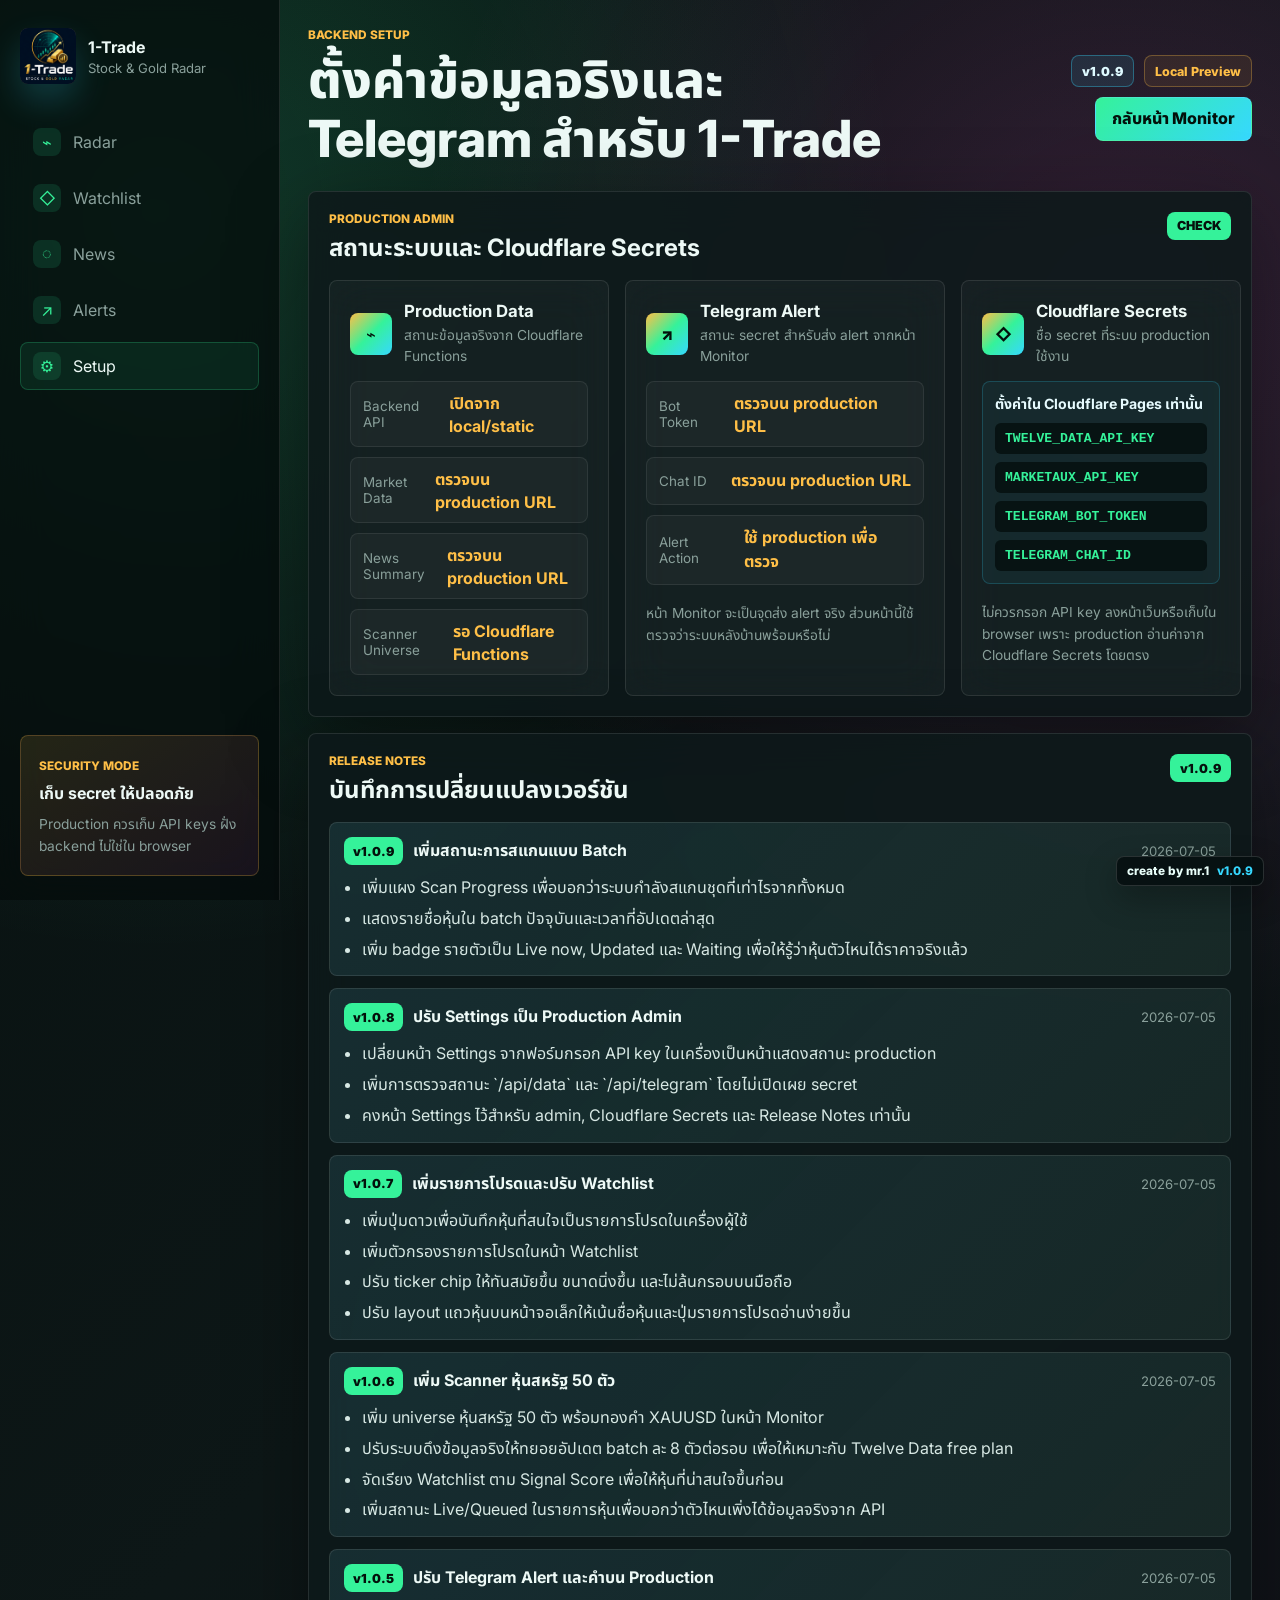
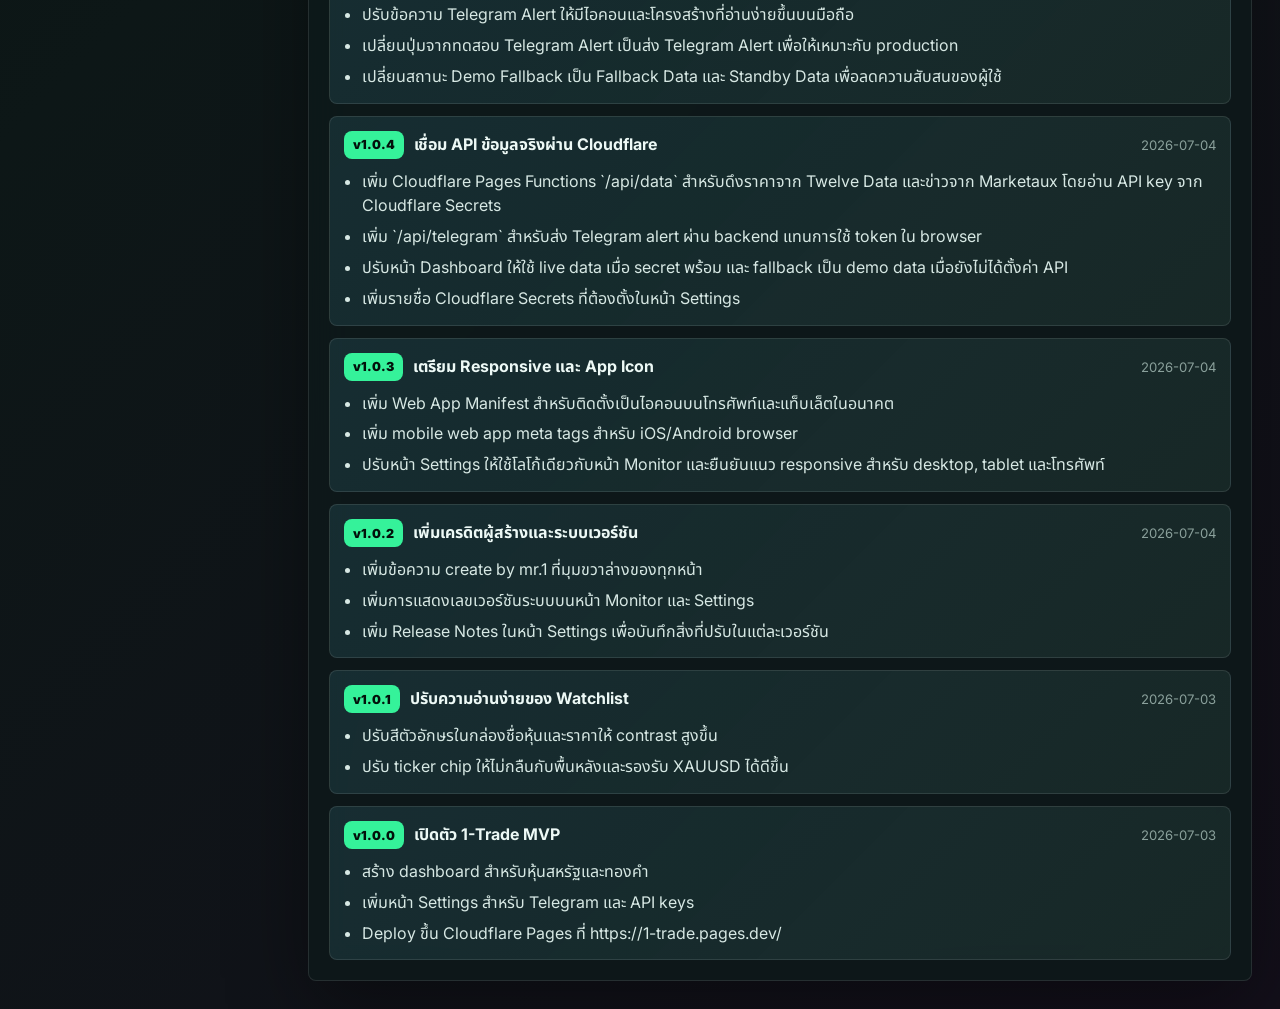
==== commit 5ee046fd: "Show scanner batch progress" ====
--- a/settings.html
+++ b/settings.html
@@ -66,7 +66,7 @@
             <h1>ตั้งค่าข้อมูลจริงและ Telegram สำหรับ 1-Trade</h1>
           </div>
           <div class="top-actions">
-            <span class="version-pill" data-app-version>v1.0.8</span>
+            <span class="version-pill" data-app-version>v1.0.9</span>
             <span class="data-mode" id="dataModeBadge">Checking</span>
             <a class="primary-button nav-link-button" href="./index.html">กลับหน้า Monitor</a>
           </div>
@@ -161,7 +161,7 @@
               <p class="eyebrow">Release Notes</p>
               <h2>บันทึกการเปลี่ยนแปลงเวอร์ชัน</h2>
             </div>
-            <span class="live-pill" data-app-version>v1.0.8</span>
+            <span class="live-pill" data-app-version>v1.0.9</span>
           </div>
           <div class="release-list" id="releaseNotesList"></div>
         </section>
@@ -171,7 +171,7 @@
     <div class="toast" id="toast" role="status" aria-live="polite"></div>
     <div class="creator-credit" aria-label="System credit">
       <span data-created-by>create by mr.1</span>
-      <span data-app-version>v1.0.8</span>
+      <span data-app-version>v1.0.9</span>
     </div>
     <script src="./system-meta.js"></script>
     <script src="./settings.js"></script>
--- a/styles.css
+++ b/styles.css
@@ -395,6 +395,58 @@
   gap: 8px;
 }
 
+.scan-status {
+  display: grid;
+  gap: 9px;
+  margin: -4px 0 16px;
+  padding: 13px;
+  border: 1px solid rgba(54, 216, 255, 0.18);
+  border-radius: 8px;
+  background:
+    linear-gradient(135deg, rgba(54, 216, 255, 0.075), rgba(53, 242, 154, 0.04)),
+    rgba(255, 255, 255, 0.028);
+}
+
+.scan-status-top {
+  display: flex;
+  align-items: center;
+  justify-content: space-between;
+  gap: 12px;
+}
+
+.scan-status-top strong {
+  color: #f4fffb;
+  font-size: 0.94rem;
+}
+
+.scan-status-top span,
+.scan-batch-symbols {
+  color: var(--muted);
+  font-size: 0.8rem;
+}
+
+.scan-progress {
+  height: 8px;
+  overflow: hidden;
+  border-radius: 8px;
+  background: rgba(255, 255, 255, 0.08);
+}
+
+.scan-progress i {
+  display: block;
+  width: 0;
+  height: 100%;
+  border-radius: inherit;
+  background: linear-gradient(90deg, var(--green), var(--cyan), var(--amber));
+  transition: width 260ms ease;
+}
+
+.scan-batch-symbols {
+  overflow: hidden;
+  text-overflow: ellipsis;
+  white-space: nowrap;
+}
+
 .stock-row {
   display: grid;
   grid-template-columns: minmax(0, 1fr) 42px 122px 90px 92px;
@@ -468,6 +520,38 @@
   white-space: nowrap;
 }
 
+.stock-title .stock-meta {
+  display: flex;
+  align-items: center;
+  gap: 7px;
+  min-width: 0;
+}
+
+.scan-pill {
+  display: inline-flex;
+  align-items: center;
+  min-height: 22px;
+  padding: 0 8px;
+  border: 1px solid rgba(255, 191, 71, 0.28);
+  border-radius: 8px;
+  color: var(--amber);
+  font-size: 0.72rem;
+  font-weight: 900;
+  background: rgba(255, 191, 71, 0.08);
+}
+
+.scan-pill.live {
+  border-color: rgba(53, 242, 154, 0.42);
+  color: var(--green);
+  background: rgba(53, 242, 154, 0.1);
+}
+
+.scan-pill.updated {
+  border-color: rgba(54, 216, 255, 0.34);
+  color: var(--cyan);
+  background: rgba(54, 216, 255, 0.08);
+}
+
 .stock-title strong,
 .price-cell strong,
 .score-cell strong {
@@ -1034,6 +1118,10 @@
     display: grid;
   }
 
+  .scan-status-top {
+    display: grid;
+  }
+
   .top-actions {
     justify-content: flex-start;
   }
@@ -1082,6 +1170,10 @@
     align-items: start;
   }
 
+  .scan-batch-symbols {
+    white-space: normal;
+  }
+
   .stock-row {
     grid-template-columns: minmax(0, 1fr) 36px;
     gap: 10px;
@@ -1099,6 +1191,12 @@
     font-size: 0.72rem;
   }
 
+  .stock-title .stock-meta {
+    align-items: flex-start;
+    flex-direction: column;
+    gap: 4px;
+  }
+
   .favorite-toggle {
     width: 30px;
     height: 30px;
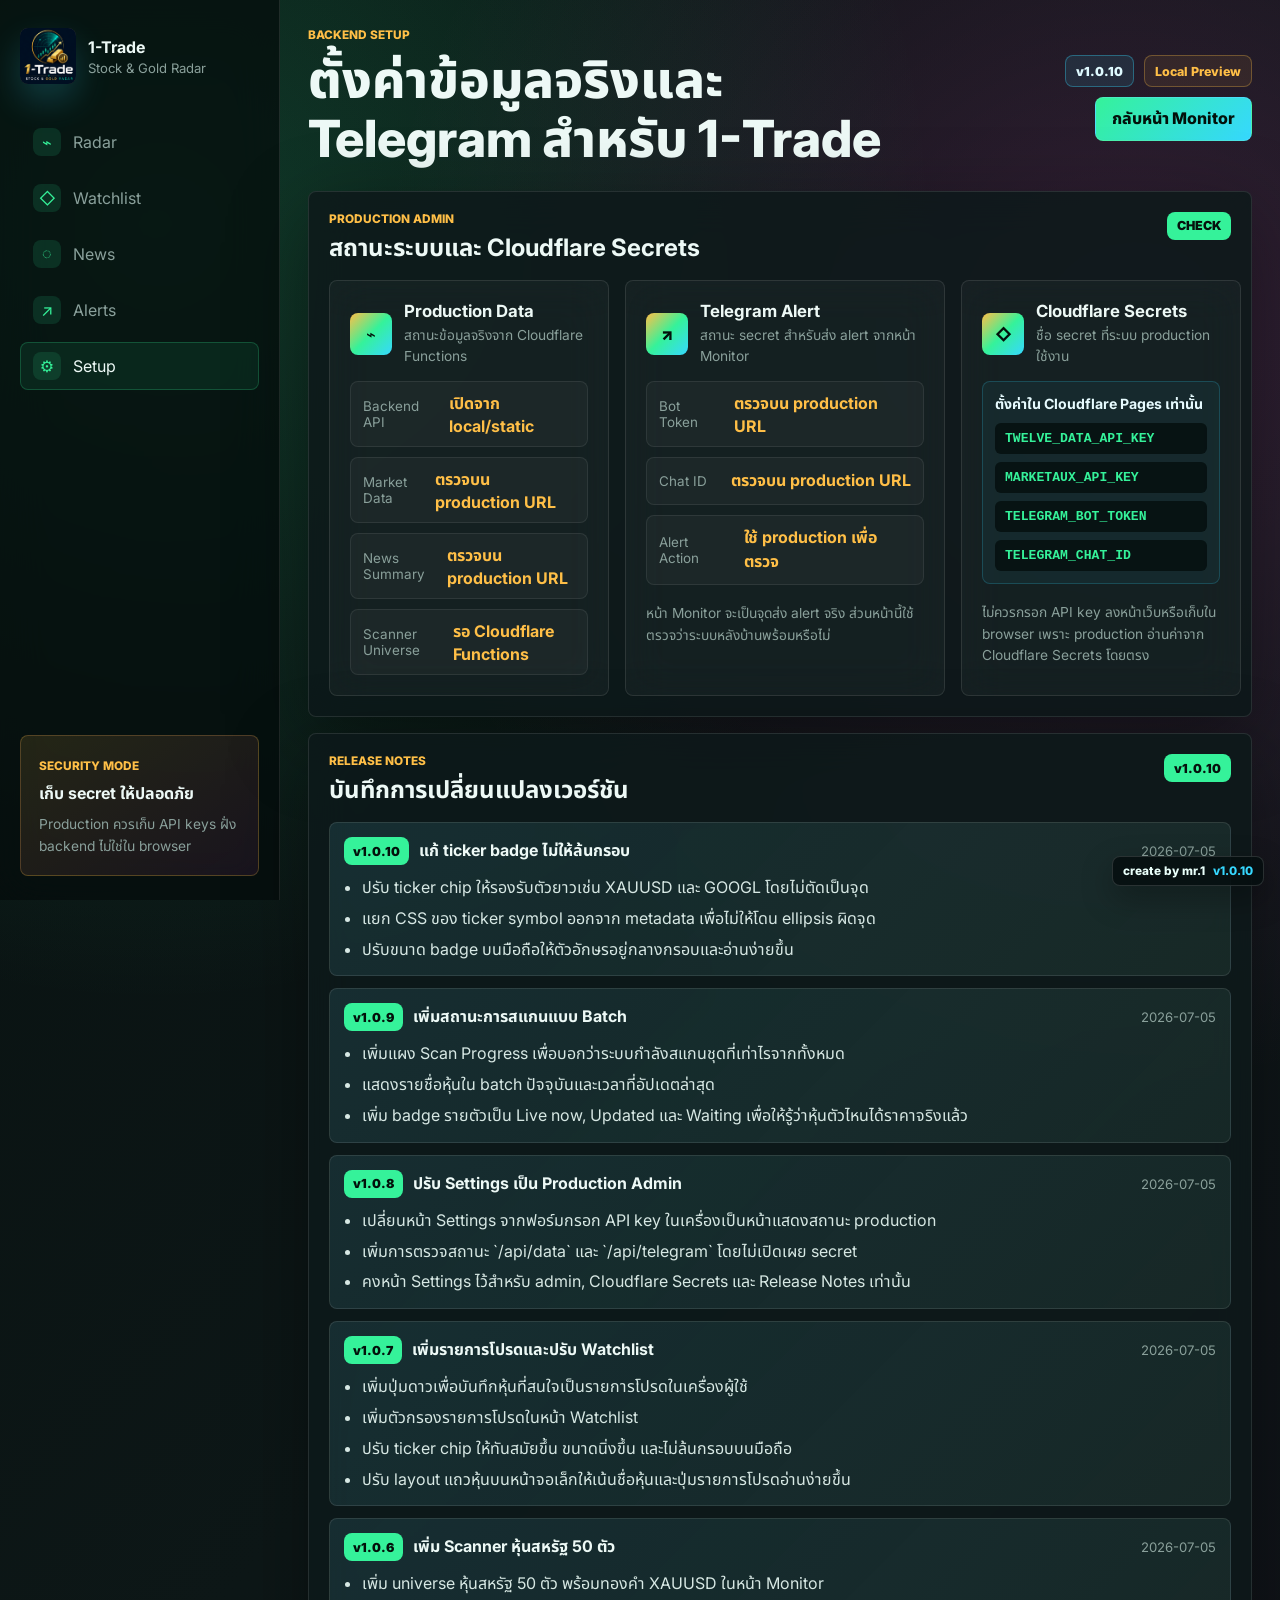
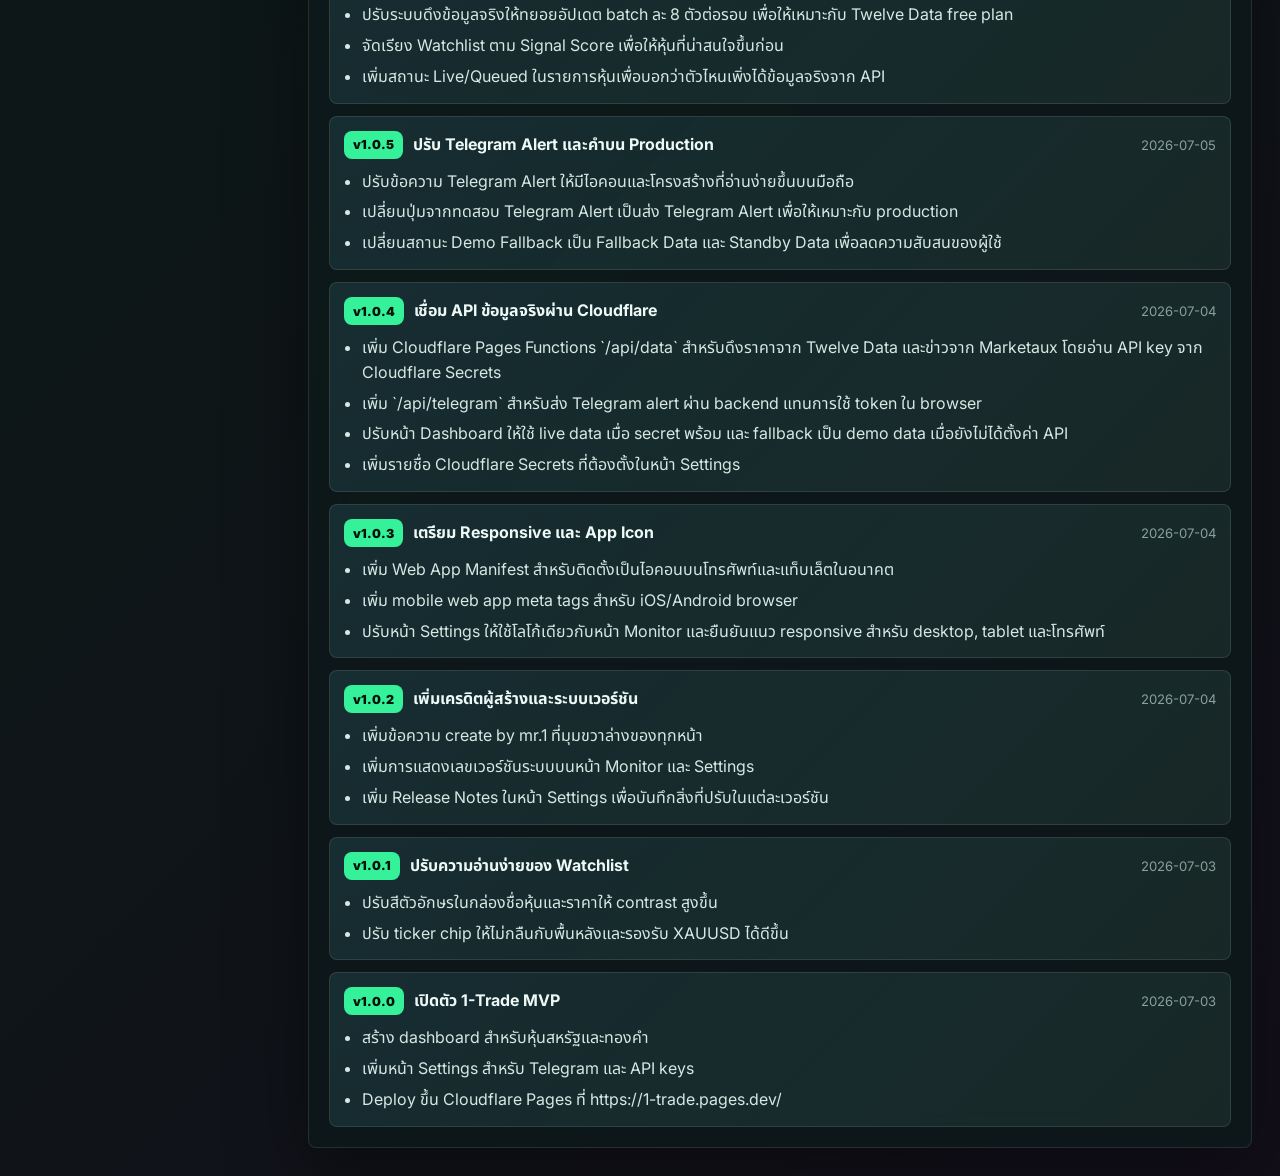
==== commit efb07edb: "Fix ticker badge overflow" ====
--- a/settings.html
+++ b/settings.html
@@ -66,7 +66,7 @@
             <h1>ตั้งค่าข้อมูลจริงและ Telegram สำหรับ 1-Trade</h1>
           </div>
           <div class="top-actions">
-            <span class="version-pill" data-app-version>v1.0.9</span>
+            <span class="version-pill" data-app-version>v1.0.10</span>
             <span class="data-mode" id="dataModeBadge">Checking</span>
             <a class="primary-button nav-link-button" href="./index.html">กลับหน้า Monitor</a>
           </div>
@@ -161,7 +161,7 @@
               <p class="eyebrow">Release Notes</p>
               <h2>บันทึกการเปลี่ยนแปลงเวอร์ชัน</h2>
             </div>
-            <span class="live-pill" data-app-version>v1.0.9</span>
+            <span class="live-pill" data-app-version>v1.0.10</span>
           </div>
           <div class="release-list" id="releaseNotesList"></div>
         </section>
@@ -171,7 +171,7 @@
     <div class="toast" id="toast" role="status" aria-live="polite"></div>
     <div class="creator-credit" aria-label="System credit">
       <span data-created-by>create by mr.1</span>
-      <span data-app-version>v1.0.9</span>
+      <span data-app-version>v1.0.10</span>
     </div>
     <script src="./system-meta.js"></script>
     <script src="./settings.js"></script>
--- a/styles.css
+++ b/styles.css
@@ -482,16 +482,13 @@
   position: relative;
   display: inline-grid;
   place-items: center;
-  width: clamp(52px, 6vw, 66px);
-  min-width: clamp(52px, 6vw, 66px);
+  width: 66px;
+  min-width: 66px;
   height: 42px;
-  padding: 0 9px;
+  padding: 0 7px;
   border-radius: 8px;
   border: 1px solid rgba(54, 216, 255, 0.42);
   color: #f5fffc;
-  font-size: clamp(0.74rem, 1.6vw, 0.84rem);
-  font-weight: 900;
-  line-height: 1;
   overflow: hidden;
   background:
     radial-gradient(circle at 50% 0%, rgba(54, 216, 255, 0.38), transparent 52%),
@@ -504,6 +501,28 @@
   text-shadow: 0 1px 10px rgba(54, 216, 255, 0.3);
 }
 
+.ticker-symbol {
+  position: relative;
+  z-index: 1;
+  display: block;
+  max-width: 100%;
+  color: #f5fffc;
+  font-size: 0.84rem;
+  font-weight: 900;
+  line-height: 1;
+  text-align: center;
+  white-space: nowrap;
+  transform: translateY(0);
+}
+
+.ticker-symbol.is-short {
+  font-size: 0.95rem;
+}
+
+.ticker-symbol.is-long {
+  font-size: 0.66rem;
+}
+
 .ticker-chip::after {
   position: absolute;
   inset: 6px 8px auto;
@@ -513,7 +532,7 @@
 }
 
 .stock-title strong,
-.stock-title span {
+.stock-title > span:not(.ticker-chip) {
   display: block;
   overflow: hidden;
   text-overflow: ellipsis;
@@ -1185,10 +1204,22 @@
   }
 
   .ticker-chip {
-    width: 50px;
-    min-width: 50px;
+    width: 64px;
+    min-width: 64px;
     height: 38px;
-    font-size: 0.72rem;
+    padding: 0 6px;
+  }
+
+  .ticker-symbol {
+    font-size: 0.8rem;
+  }
+
+  .ticker-symbol.is-short {
+    font-size: 0.92rem;
+  }
+
+  .ticker-symbol.is-long {
+    font-size: 0.62rem;
   }
 
   .stock-title .stock-meta {
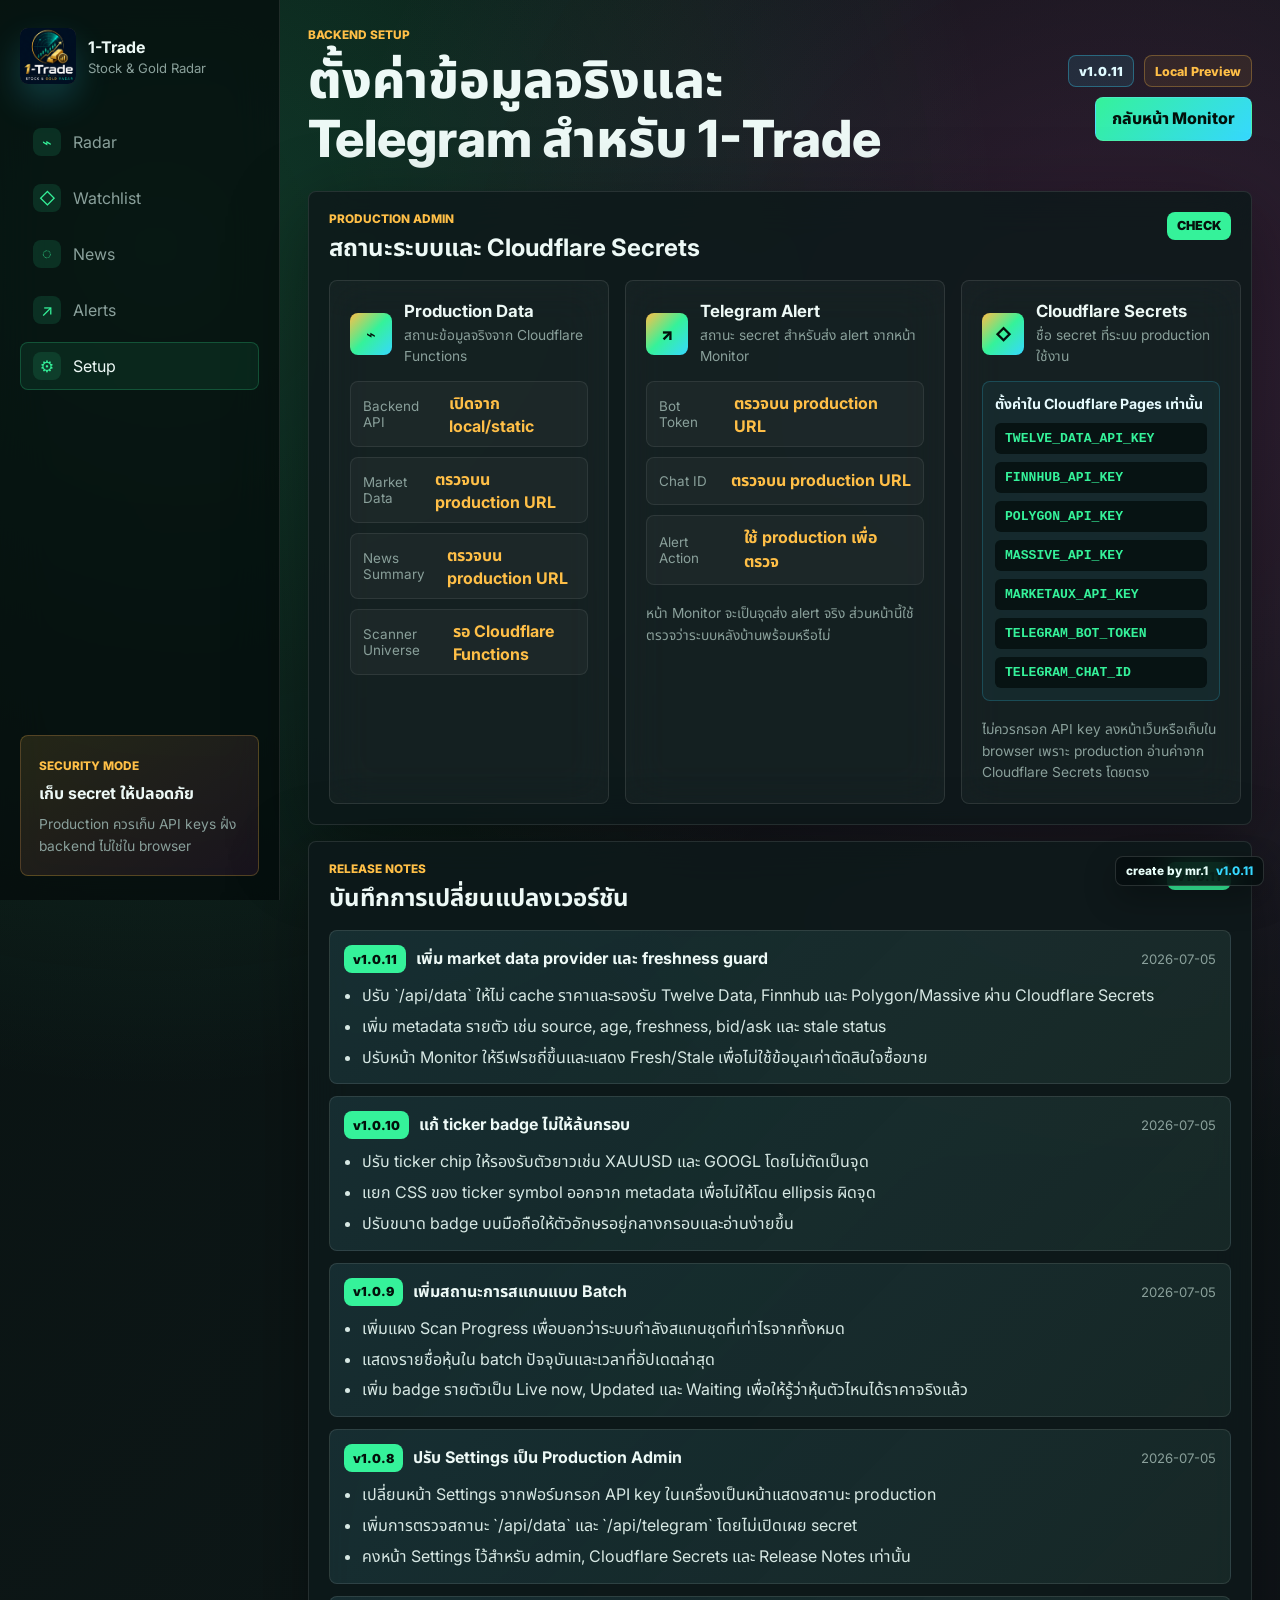
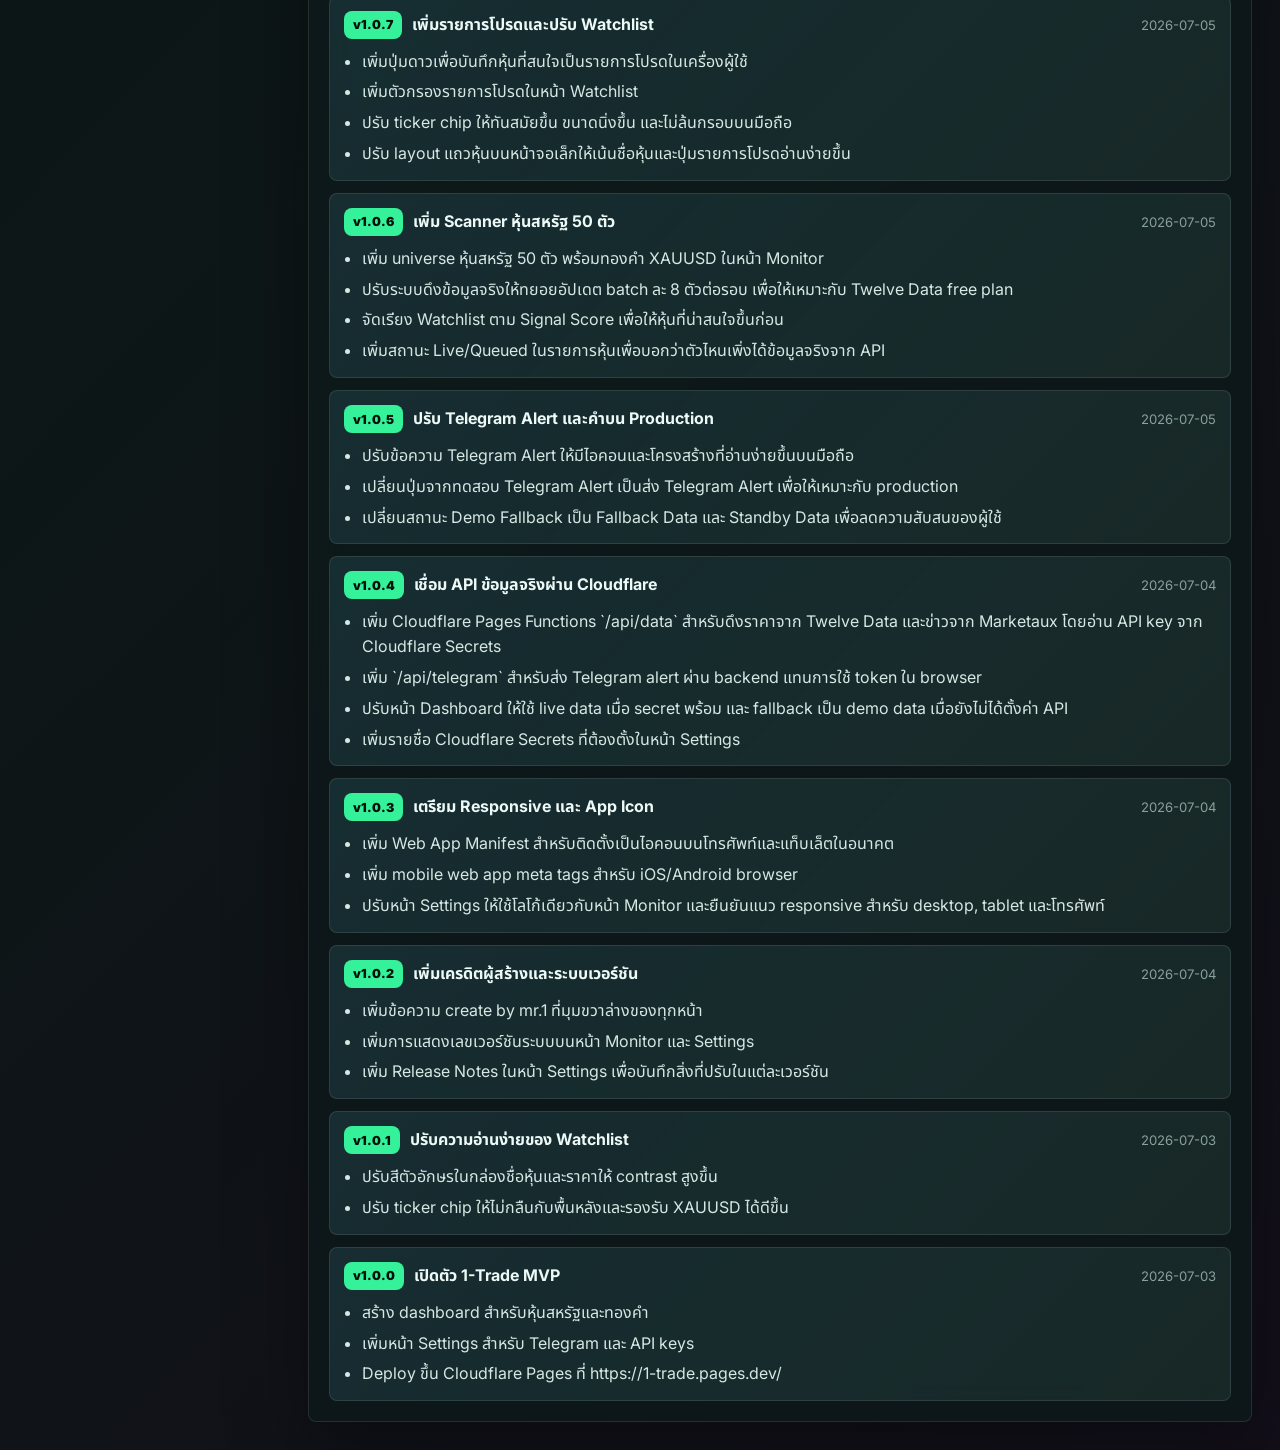
==== commit 245a7e2f: "Prepare 1-trade updates for MiniPC" ====
--- a/settings.html
+++ b/settings.html
@@ -66,7 +66,7 @@
             <h1>ตั้งค่าข้อมูลจริงและ Telegram สำหรับ 1-Trade</h1>
           </div>
           <div class="top-actions">
-            <span class="version-pill" data-app-version>v1.0.10</span>
+            <span class="version-pill" data-app-version>v1.0.11</span>
             <span class="data-mode" id="dataModeBadge">Checking</span>
             <a class="primary-button nav-link-button" href="./index.html">กลับหน้า Monitor</a>
           </div>
@@ -146,6 +146,9 @@
               <div class="secret-list" aria-label="Cloudflare secret names">
                 <strong>ตั้งค่าใน Cloudflare Pages เท่านั้น</strong>
                 <code>TWELVE_DATA_API_KEY</code>
+                <code>FINNHUB_API_KEY</code>
+                <code>POLYGON_API_KEY</code>
+                <code>MASSIVE_API_KEY</code>
                 <code>MARKETAUX_API_KEY</code>
                 <code>TELEGRAM_BOT_TOKEN</code>
                 <code>TELEGRAM_CHAT_ID</code>
@@ -161,7 +164,7 @@
               <p class="eyebrow">Release Notes</p>
               <h2>บันทึกการเปลี่ยนแปลงเวอร์ชัน</h2>
             </div>
-            <span class="live-pill" data-app-version>v1.0.10</span>
+            <span class="live-pill" data-app-version>v1.0.11</span>
           </div>
           <div class="release-list" id="releaseNotesList"></div>
         </section>
@@ -171,7 +174,7 @@
     <div class="toast" id="toast" role="status" aria-live="polite"></div>
     <div class="creator-credit" aria-label="System credit">
       <span data-created-by>create by mr.1</span>
-      <span data-app-version>v1.0.10</span>
+      <span data-app-version>v1.0.11</span>
     </div>
     <script src="./system-meta.js"></script>
     <script src="./settings.js"></script>
--- a/styles.css
+++ b/styles.css
@@ -571,6 +571,12 @@
   background: rgba(54, 216, 255, 0.08);
 }
 
+.scan-pill.stale {
+  border-color: rgba(255, 91, 110, 0.36);
+  color: var(--red);
+  background: rgba(255, 91, 110, 0.09);
+}
+
 .stock-title strong,
 .price-cell strong,
 .score-cell strong {
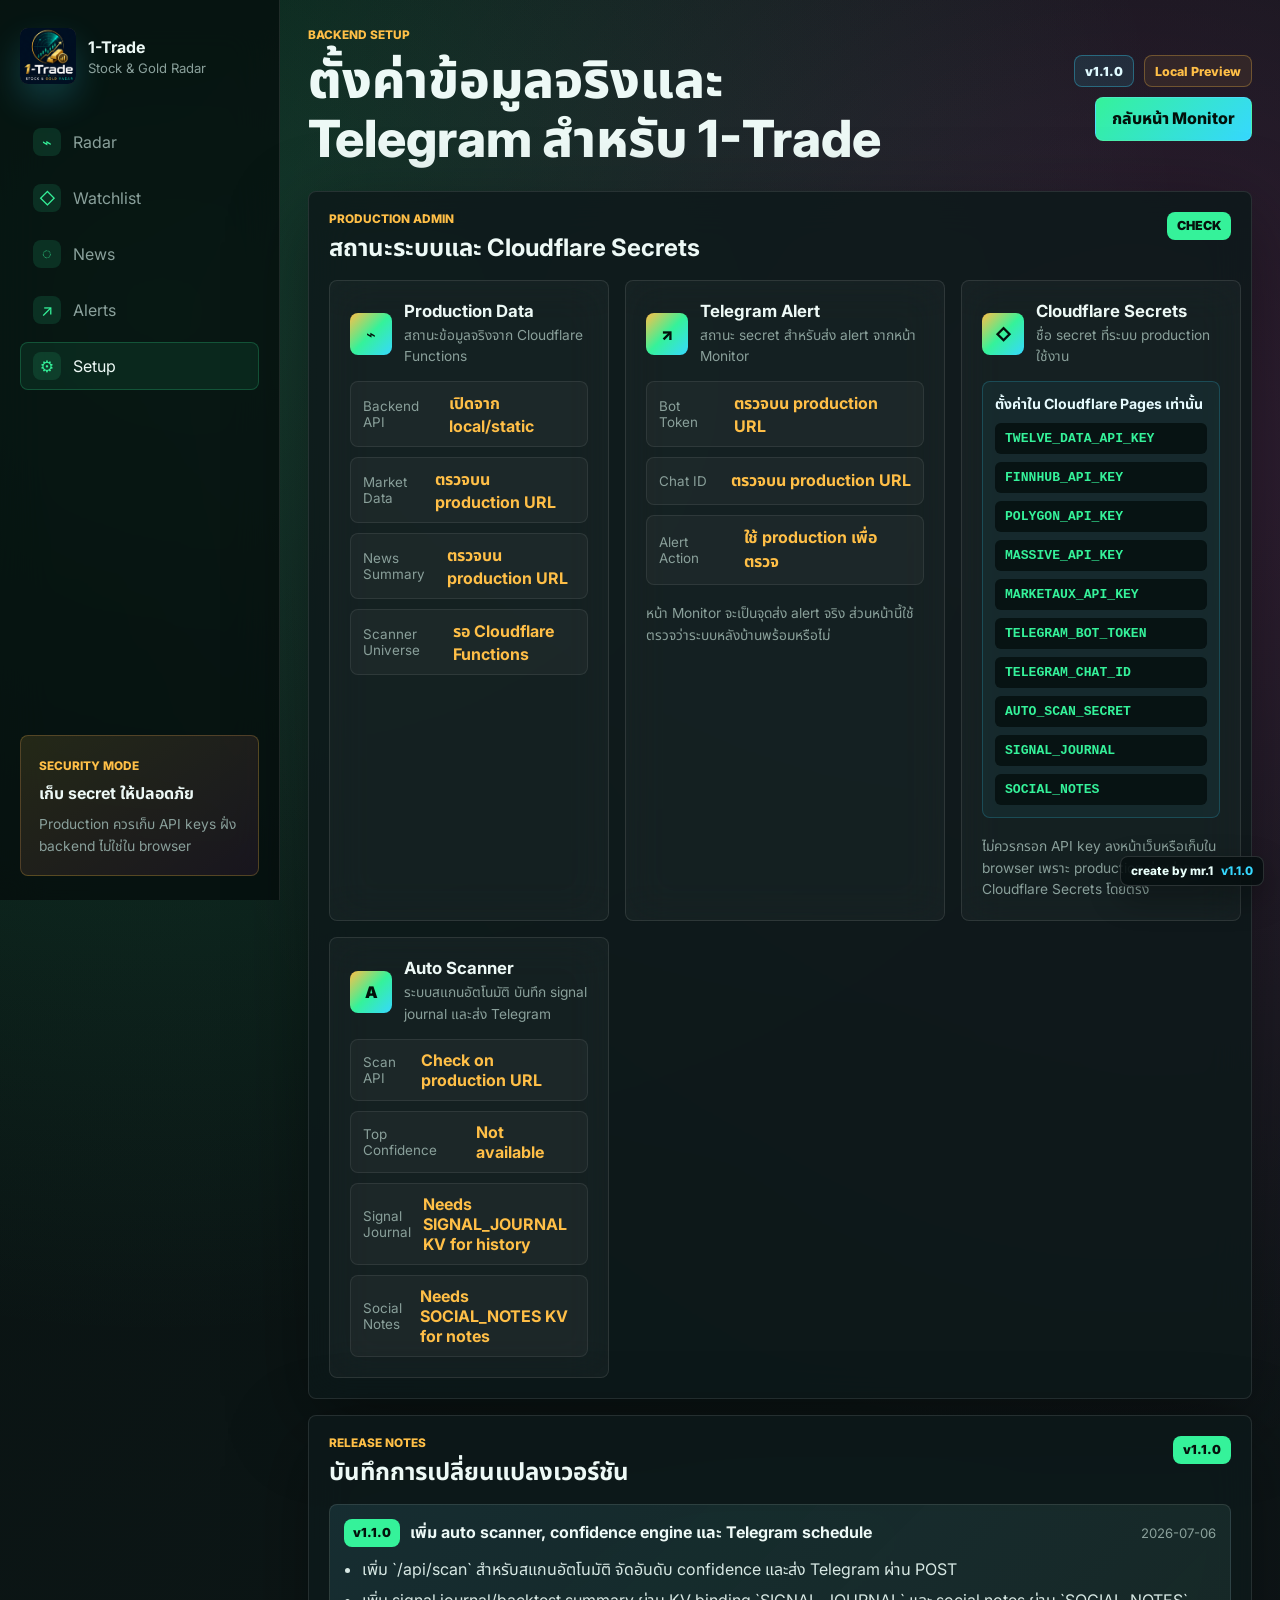
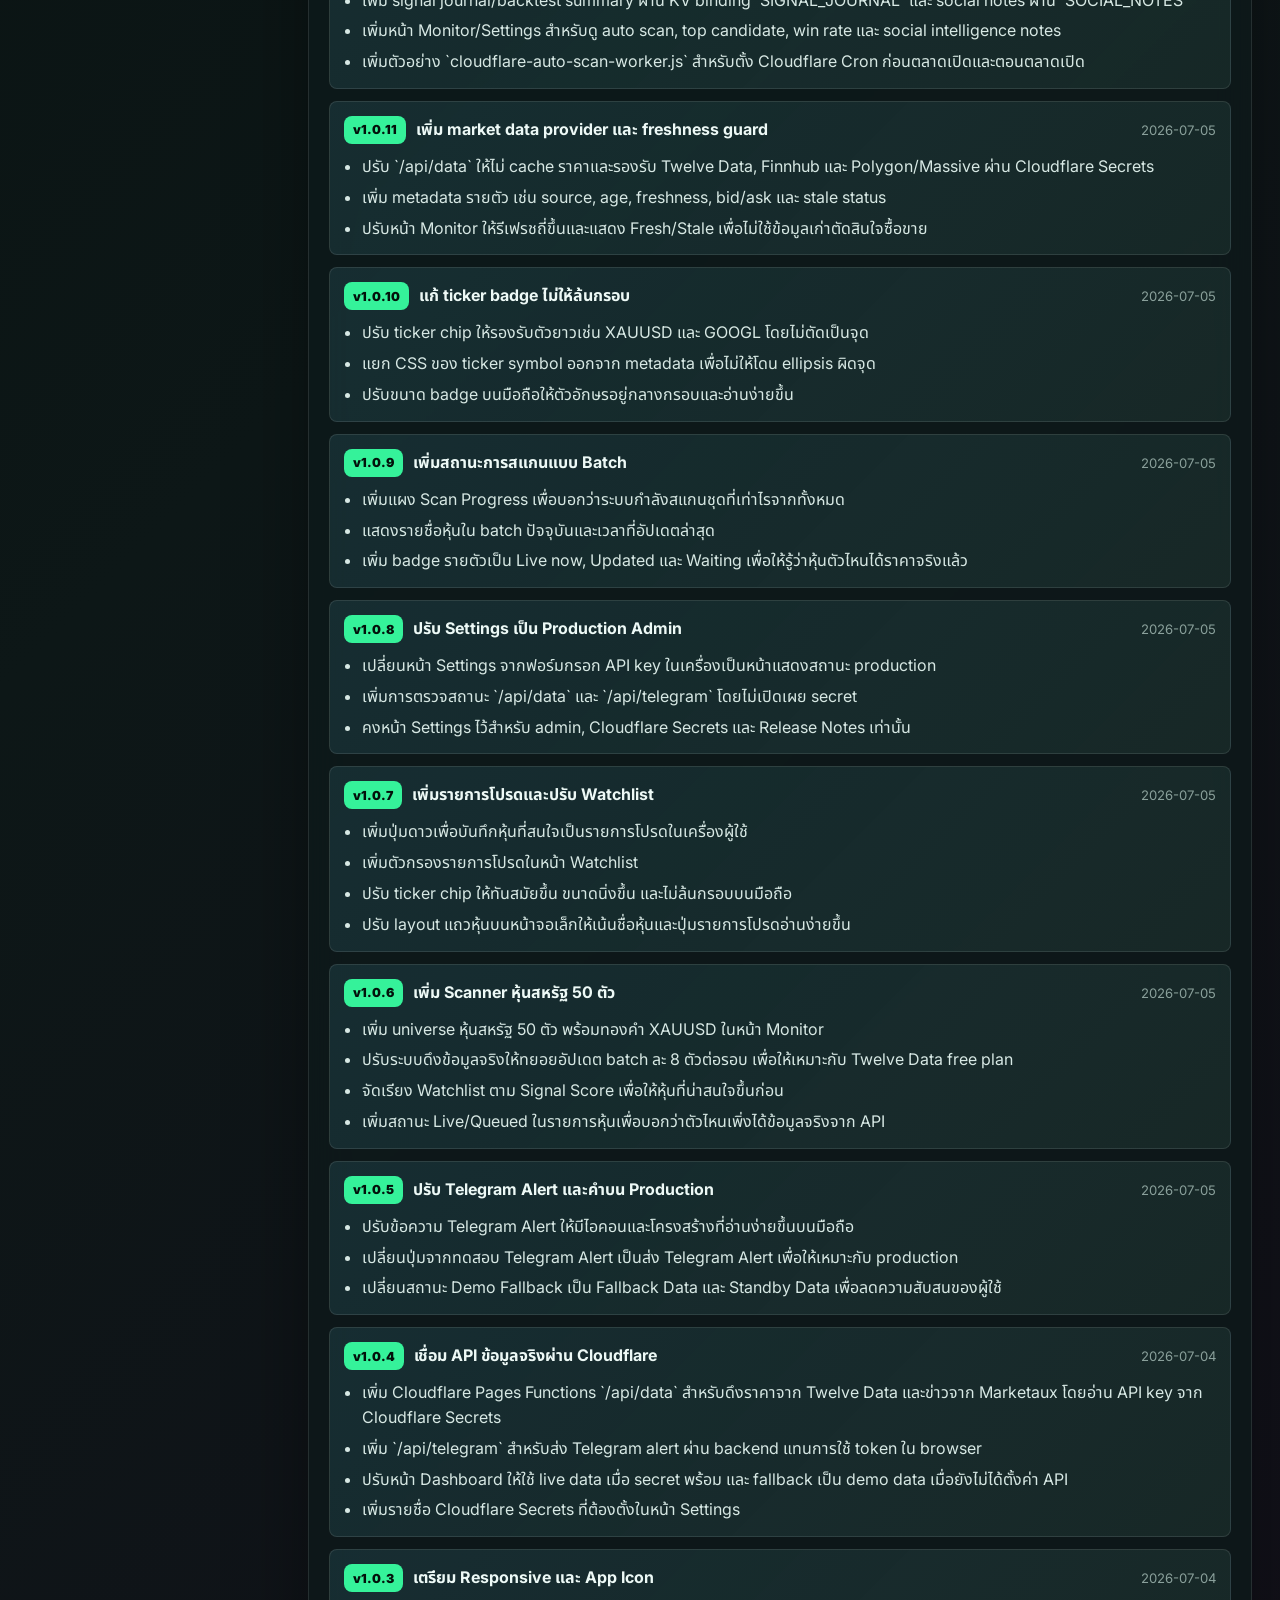
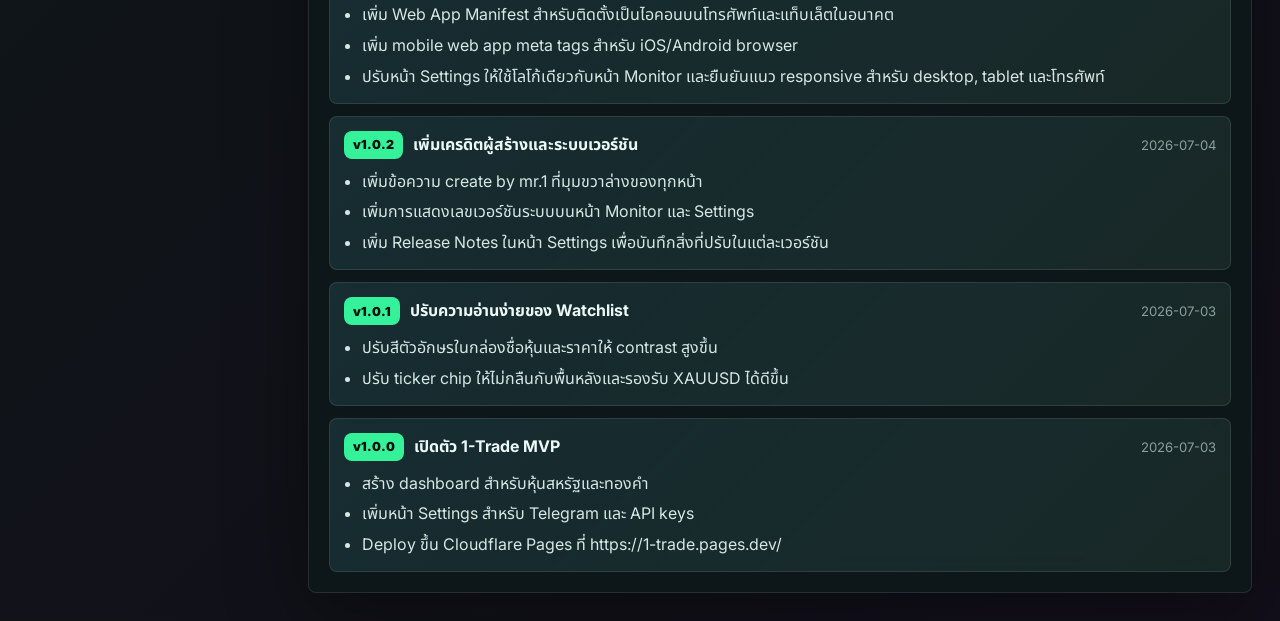
==== commit db0bd2b1: "Add auto scanner and Telegram schedule" ====
--- a/settings.html
+++ b/settings.html
@@ -66,7 +66,7 @@
             <h1>ตั้งค่าข้อมูลจริงและ Telegram สำหรับ 1-Trade</h1>
           </div>
           <div class="top-actions">
-            <span class="version-pill" data-app-version>v1.0.11</span>
+            <span class="version-pill" data-app-version>v1.1.0</span>
             <span class="data-mode" id="dataModeBadge">Checking</span>
             <a class="primary-button nav-link-button" href="./index.html">กลับหน้า Monitor</a>
           </div>
@@ -152,8 +152,39 @@
                 <code>MARKETAUX_API_KEY</code>
                 <code>TELEGRAM_BOT_TOKEN</code>
                 <code>TELEGRAM_CHAT_ID</code>
+                <code>AUTO_SCAN_SECRET</code>
+                <code>SIGNAL_JOURNAL</code>
+                <code>SOCIAL_NOTES</code>
               </div>
               <p class="settings-note">ไม่ควรกรอก API key ลงหน้าเว็บหรือเก็บใน browser เพราะ production อ่านค่าจาก Cloudflare Secrets โดยตรง</p>
+            </section>
+
+            <section class="settings-card status-card" aria-label="Auto scan status">
+              <div class="settings-title">
+                <span class="settings-icon">A</span>
+                <div>
+                  <h3>Auto Scanner</h3>
+                  <p>ระบบสแกนอัตโนมัติ บันทึก signal journal และส่ง Telegram</p>
+                </div>
+              </div>
+              <div class="status-list">
+                <div>
+                  <span>Scan API</span>
+                  <strong id="autoScanApiStatus">กำลังตรวจ</strong>
+                </div>
+                <div>
+                  <span>Top Confidence</span>
+                  <strong id="autoScanTopStatus">กำลังตรวจ</strong>
+                </div>
+                <div>
+                  <span>Signal Journal</span>
+                  <strong id="journalStatus">รอตรวจ</strong>
+                </div>
+                <div>
+                  <span>Social Notes</span>
+                  <strong id="socialNotesStatus">รอตรวจ</strong>
+                </div>
+              </div>
             </section>
           </div>
         </section>
@@ -164,7 +195,7 @@
               <p class="eyebrow">Release Notes</p>
               <h2>บันทึกการเปลี่ยนแปลงเวอร์ชัน</h2>
             </div>
-            <span class="live-pill" data-app-version>v1.0.11</span>
+            <span class="live-pill" data-app-version>v1.1.0</span>
           </div>
           <div class="release-list" id="releaseNotesList"></div>
         </section>
@@ -174,7 +205,7 @@
     <div class="toast" id="toast" role="status" aria-live="polite"></div>
     <div class="creator-credit" aria-label="System credit">
       <span data-created-by>create by mr.1</span>
-      <span data-app-version>v1.0.11</span>
+      <span data-app-version>v1.1.0</span>
     </div>
     <script src="./system-meta.js"></script>
     <script src="./settings.js"></script>
--- a/styles.css
+++ b/styles.css
@@ -274,7 +274,8 @@
 
 .market-strip,
 .workspace-grid,
-.insight-grid {
+.insight-grid,
+.automation-grid {
   display: grid;
   gap: 16px;
 }
@@ -290,6 +291,8 @@
 .news-panel,
 .alert-panel,
 .engine-panel,
+.auto-scan-panel,
+.social-panel,
 .settings-panel,
 .settings-card {
   border: 1px solid var(--line);
@@ -347,14 +350,78 @@
   margin-bottom: 16px;
 }
 
+.automation-grid {
+  grid-template-columns: minmax(0, 1.15fr) minmax(320px, 0.85fr);
+  margin-bottom: 16px;
+}
+
 .watch-panel,
 .signal-panel,
 .news-panel,
 .alert-panel,
 .engine-panel,
+.auto-scan-panel,
+.social-panel,
 .settings-panel,
 .settings-card {
   padding: 20px;
+}
+
+.auto-summary {
+  display: grid;
+  grid-template-columns: repeat(3, minmax(0, 1fr));
+  gap: 10px;
+  margin-bottom: 14px;
+}
+
+.auto-summary article,
+.auto-signal,
+.social-note {
+  padding: 12px;
+  border: 1px solid rgba(255, 255, 255, 0.1);
+  border-radius: 8px;
+  background: rgba(255, 255, 255, 0.04);
+}
+
+.auto-summary span,
+.auto-summary em,
+.social-note span {
+  display: block;
+  color: var(--muted);
+  font-size: 0.8rem;
+  font-style: normal;
+}
+
+.auto-summary strong {
+  display: block;
+  margin: 6px 0 3px;
+  color: var(--text);
+  font-size: 1.35rem;
+}
+
+.auto-list,
+.social-notes {
+  display: grid;
+  gap: 8px;
+}
+
+.auto-signal {
+  display: grid;
+  grid-template-columns: 82px minmax(0, 1fr) auto;
+  align-items: center;
+  gap: 10px;
+}
+
+.auto-signal strong,
+.social-note strong {
+  color: var(--text);
+}
+
+.auto-signal p,
+.social-note p {
+  margin: 4px 0 0;
+  color: #c9d9d6;
+  line-height: 1.55;
 }
 
 .panel-heading {
@@ -1089,6 +1156,7 @@
 
   .market-strip,
   .insight-grid,
+  .automation-grid,
   .settings-grid {
     grid-template-columns: repeat(2, minmax(0, 1fr));
   }
@@ -1154,7 +1222,16 @@
   .market-strip,
   .workspace-grid,
   .insight-grid,
+  .automation-grid,
   .settings-grid {
+    grid-template-columns: 1fr;
+  }
+
+  .auto-summary {
+    grid-template-columns: 1fr;
+  }
+
+  .auto-signal {
     grid-template-columns: 1fr;
   }
 
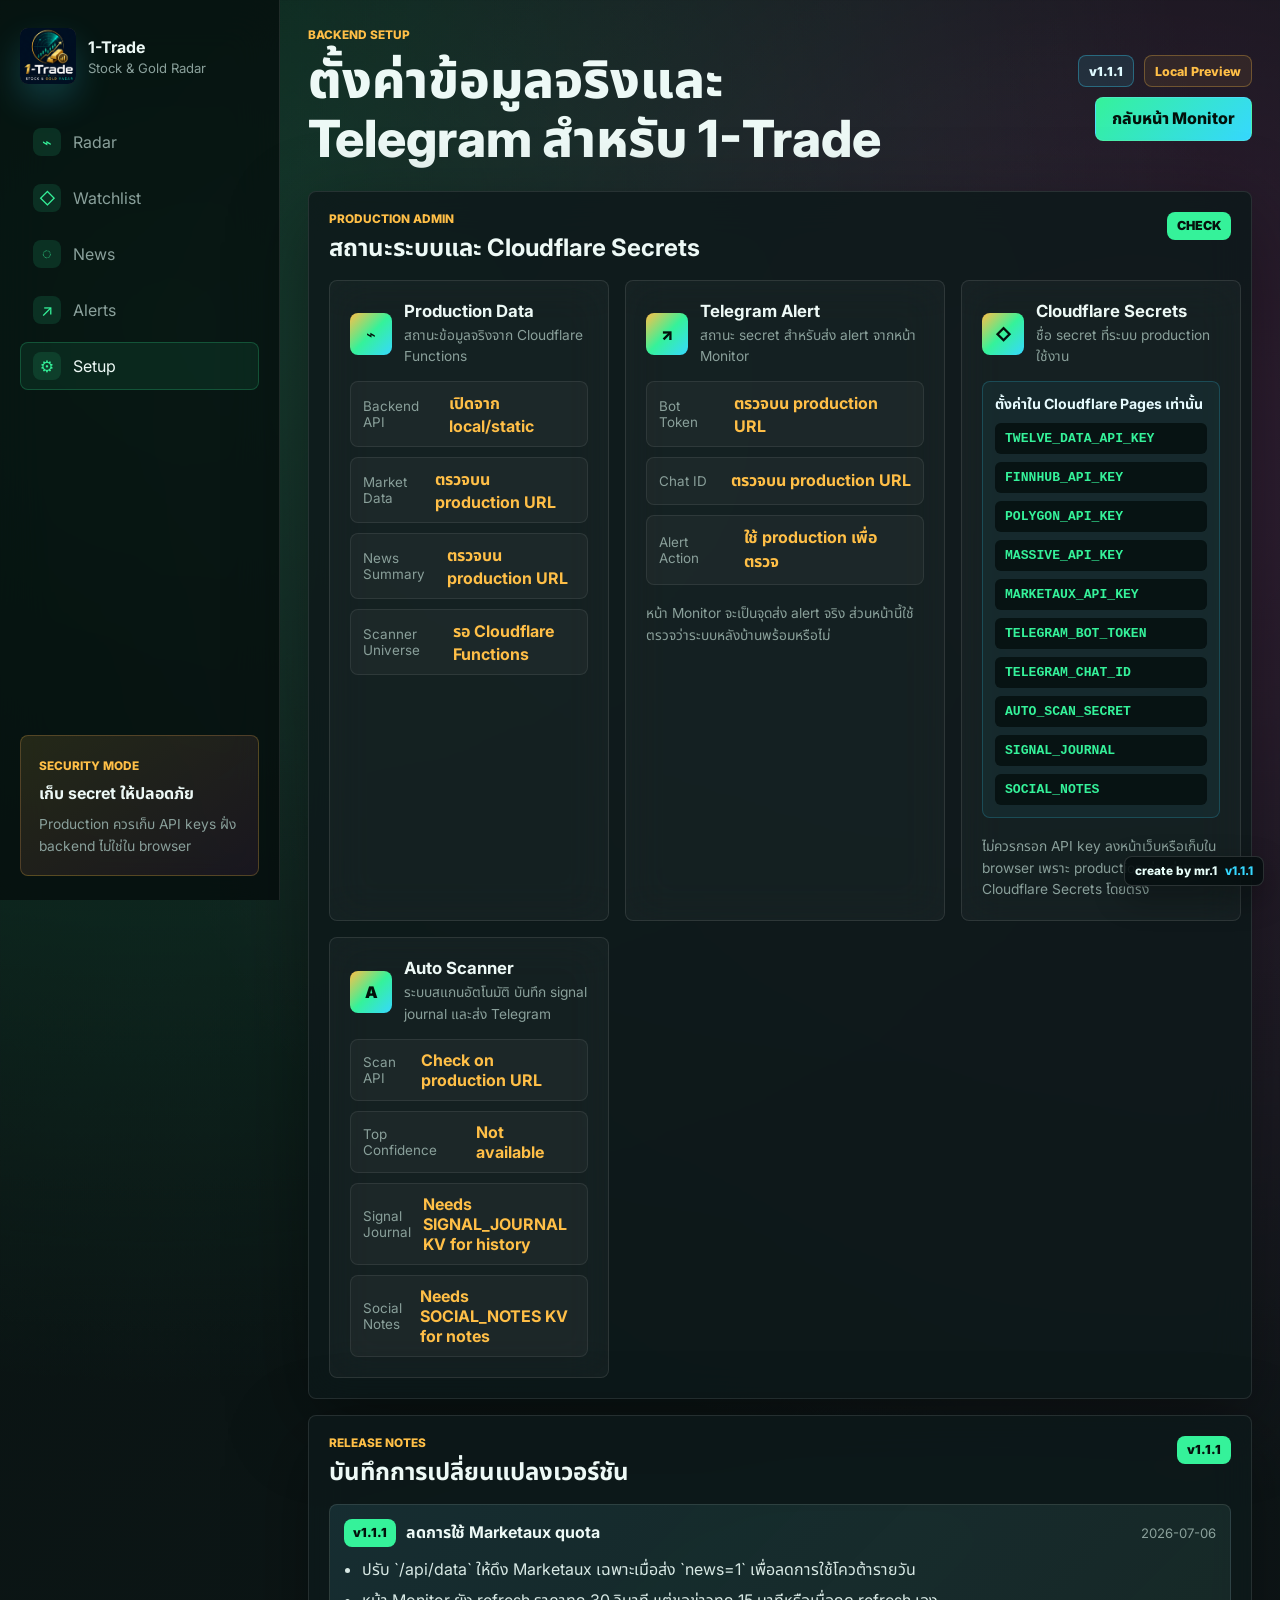
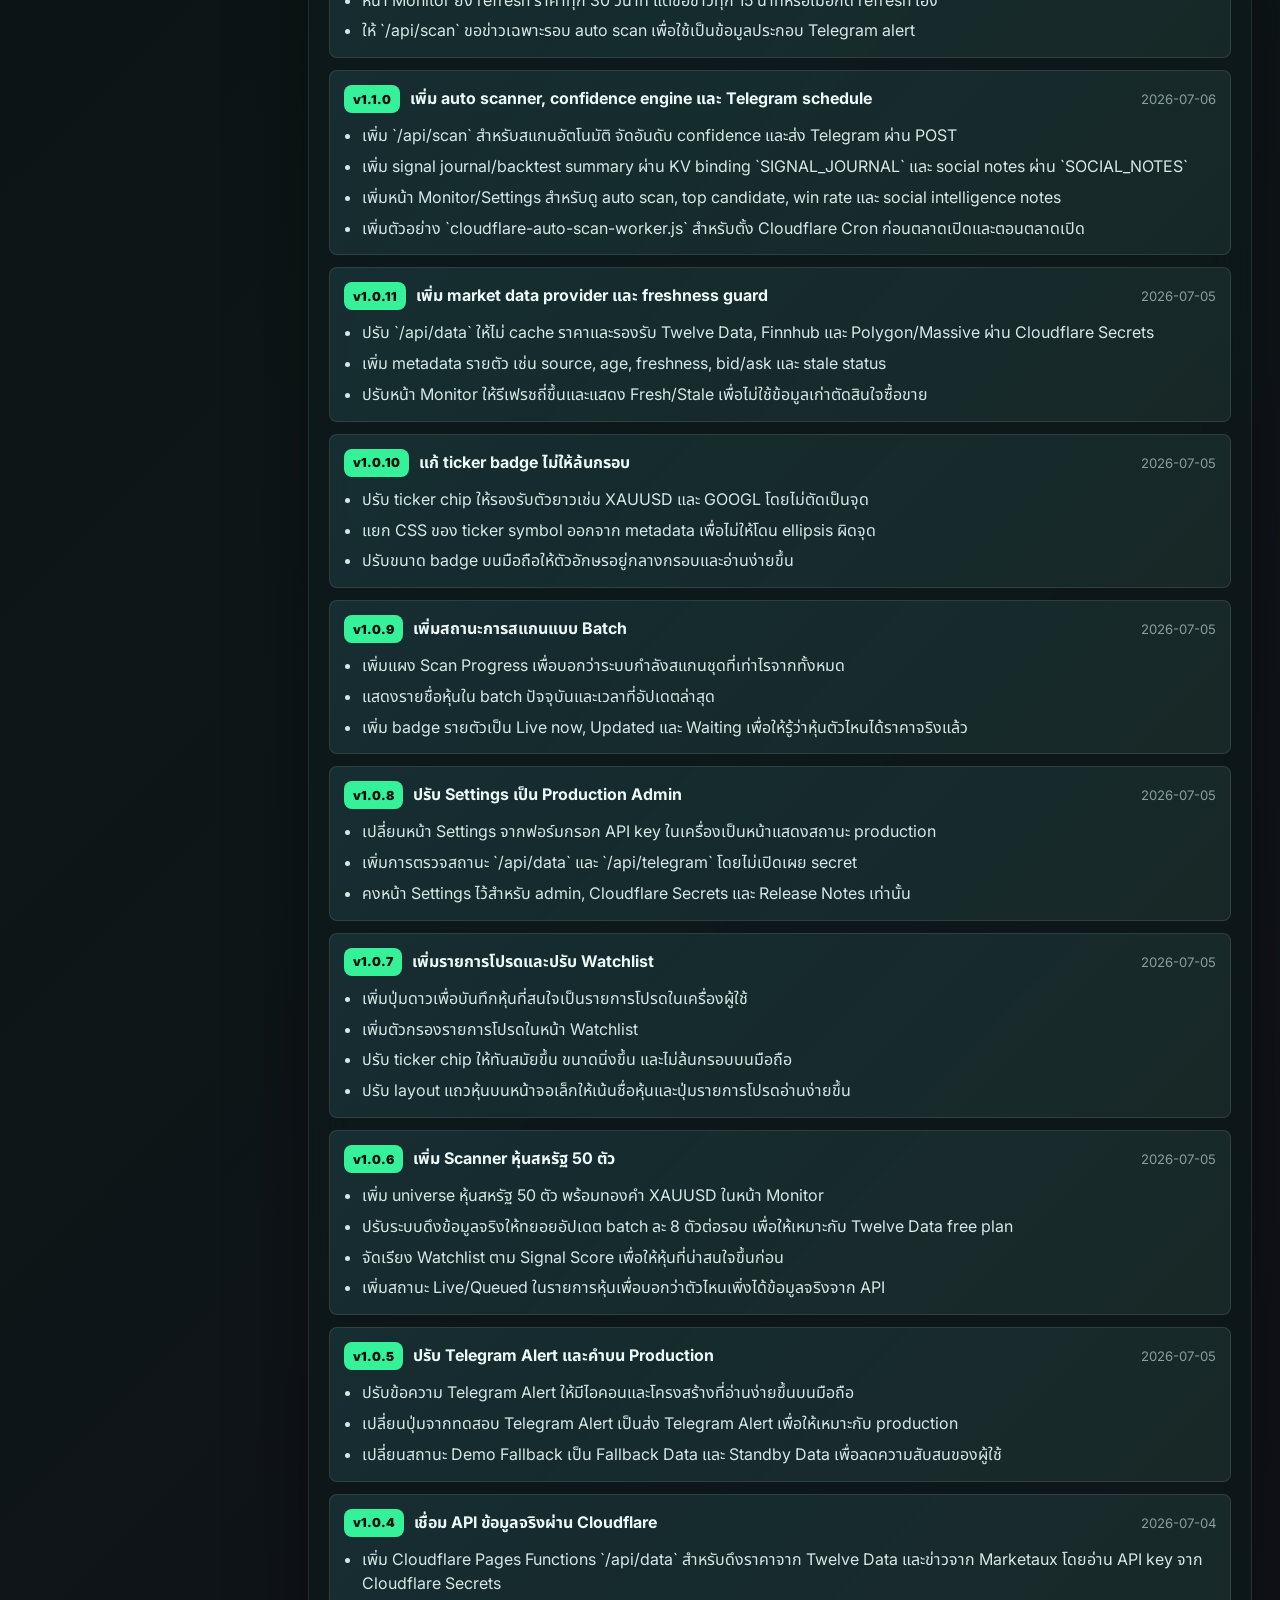
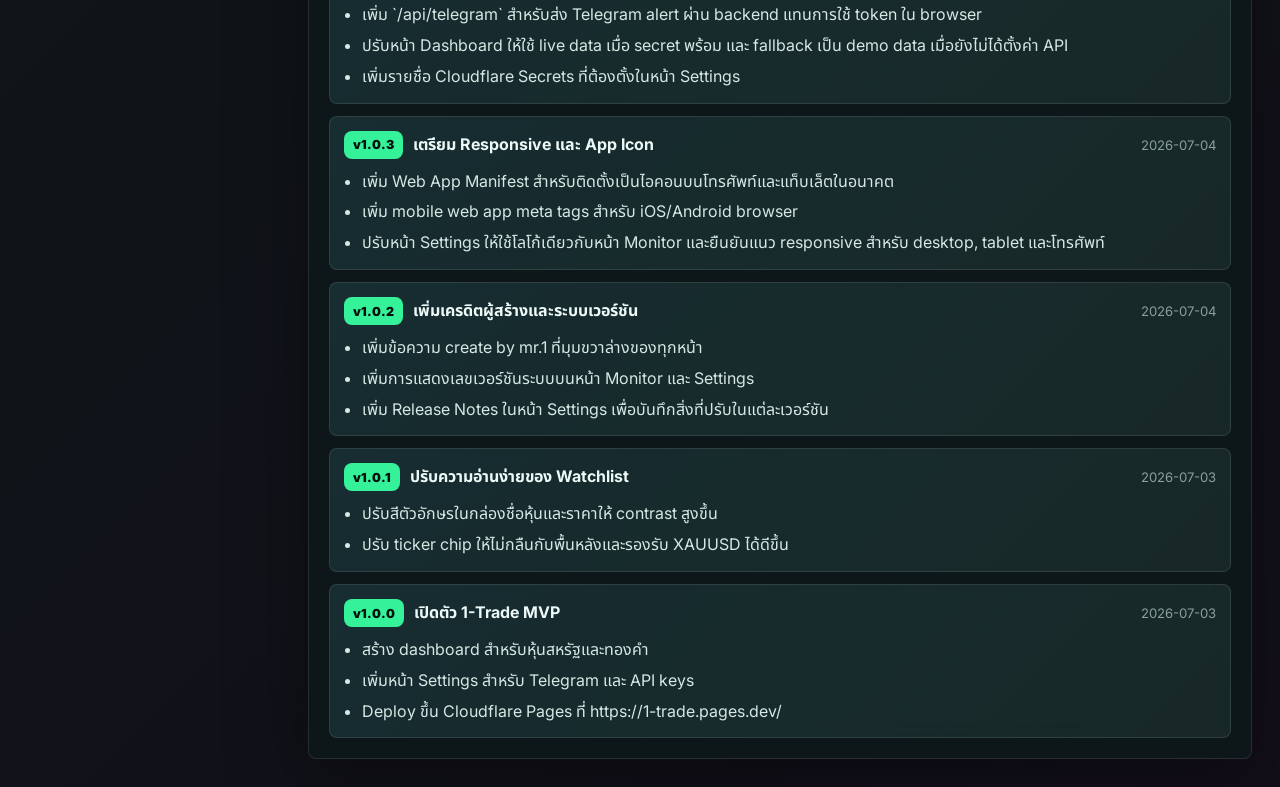
==== commit 113e2a4e: "Reduce Marketaux quota usage" ====
--- a/settings.html
+++ b/settings.html
@@ -66,7 +66,7 @@
             <h1>ตั้งค่าข้อมูลจริงและ Telegram สำหรับ 1-Trade</h1>
           </div>
           <div class="top-actions">
-            <span class="version-pill" data-app-version>v1.1.0</span>
+            <span class="version-pill" data-app-version>v1.1.1</span>
             <span class="data-mode" id="dataModeBadge">Checking</span>
             <a class="primary-button nav-link-button" href="./index.html">กลับหน้า Monitor</a>
           </div>
@@ -195,7 +195,7 @@
               <p class="eyebrow">Release Notes</p>
               <h2>บันทึกการเปลี่ยนแปลงเวอร์ชัน</h2>
             </div>
-            <span class="live-pill" data-app-version>v1.1.0</span>
+            <span class="live-pill" data-app-version>v1.1.1</span>
           </div>
           <div class="release-list" id="releaseNotesList"></div>
         </section>
@@ -205,7 +205,7 @@
     <div class="toast" id="toast" role="status" aria-live="polite"></div>
     <div class="creator-credit" aria-label="System credit">
       <span data-created-by>create by mr.1</span>
-      <span data-app-version>v1.1.0</span>
+      <span data-app-version>v1.1.1</span>
     </div>
     <script src="./system-meta.js"></script>
     <script src="./settings.js"></script>
